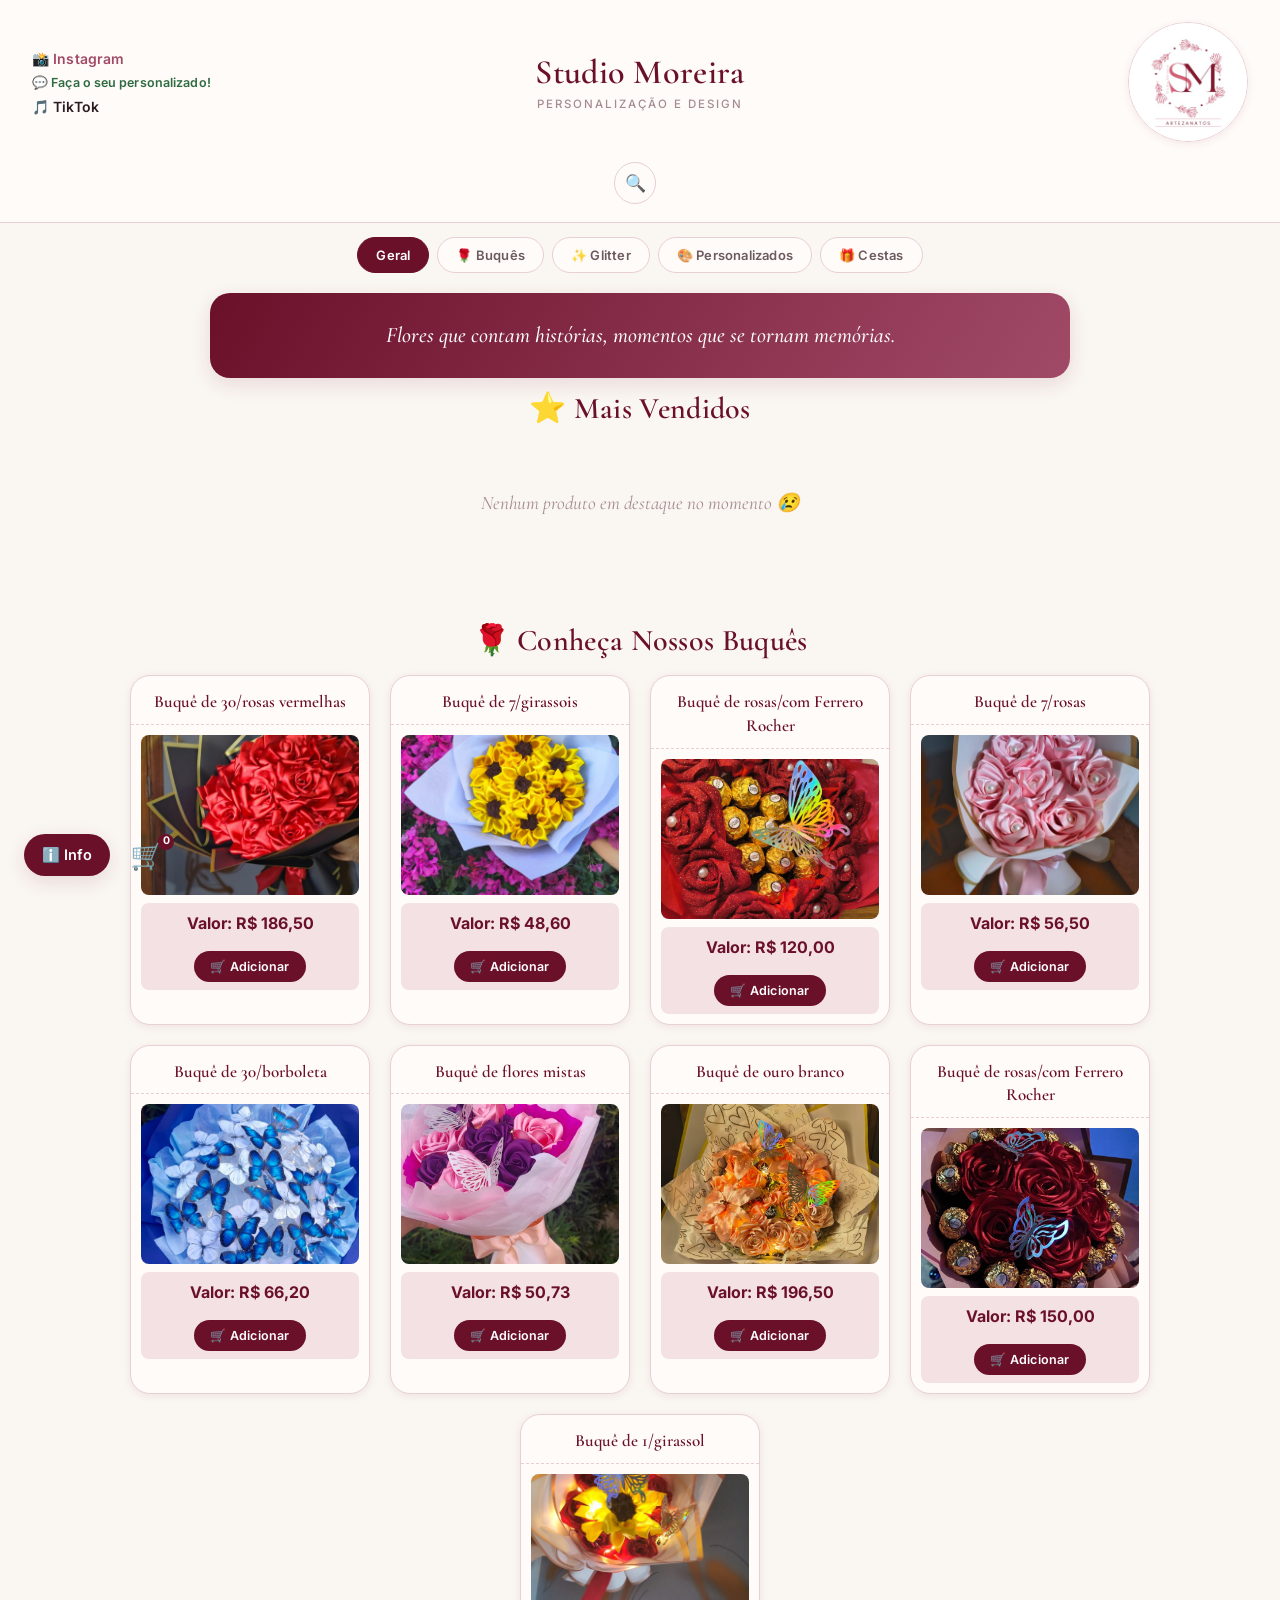
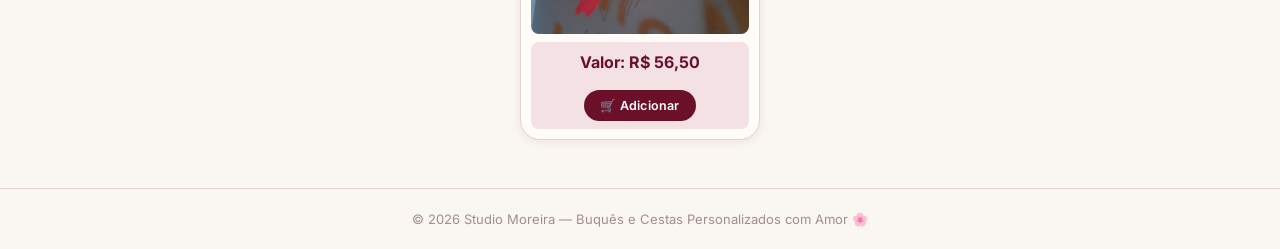
==== index.html @ e82e9e7f "atualizacao" ====
<!DOCTYPE html>
<html lang="pt-BR">
<head>
    <meta charset="UTF-8">
    <meta name="viewport" content="width=device-width, initial-scale=1.0">

    <title>Studio Moreira — Buquês e Cestas Personalizados em Franca SP</title>
    <meta name="description" content="Studio Moreira em Franca SP: buquês de rosas, glitter, Ferrero Rocher e cestas personalizadas. Encomende pelo WhatsApp e receba com amor!">
    <meta name="keywords" content="buquê Franca, buquê Franca SP, buquê de rosas Franca, cestas personalizadas Franca, floricultura Franca SP, presente Franca, buquê glitter Franca, Studio Moreira Franca">
    <meta name="author" content="Studio Moreira">
    <meta name="robots" content="index, follow">
    <meta name="geo.region" content="BR-SP">
    <meta name="geo.placename" content="Franca, São Paulo, Brasil">

    <meta property="og:type" content="website">
    <meta property="og:title" content="Studio Moreira — Buquês e Cestas em Franca SP">
    <meta property="og:description" content="Buquês de rosas, glitter, Ferrero Rocher e cestas personalizadas em Franca SP. Encomende pelo WhatsApp!">
    <meta property="og:url" content="https://studio-moreira.vercel.app">
    <meta property="og:image" content="https://studio-moreira.vercel.app/img/logo studio moreira.jpeg">
    <meta property="og:locale" content="pt_BR">

    <link rel="canonical" href="https://studio-moreira.vercel.app">

    <script type="application/ld+json">
    {
      "@context": "https://schema.org",
      "@type": "LocalBusiness",
      "name": "Studio Moreira",
      "description": "Buquês e cestas personalizados em Franca SP",
      "url": "https://studio-moreira.vercel.app",
      "telephone": "+55-16-99341-4588",
      "image": "https://studio-moreira.vercel.app/img/logo studio moreira.jpeg",
      "address": {
        "@type": "PostalAddress",
        "addressLocality": "Franca",
        "addressRegion": "SP",
        "addressCountry": "BR"
      },
      "areaServed": { "@type": "City", "name": "Franca" },
      "openingHours": "Mo-Su 08:00-20:00",
      "sameAs": [
        "https://www.instagram.com/studio.moreira_oficial",
        "https://www.tiktok.com/@studio.moreira_oficial"
      ]
    }
    </script>
    <link rel="preconnect" href="https://fonts.googleapis.com">
    <link rel="preconnect" href="https://fonts.gstatic.com" crossorigin>
    <link href="https://fonts.googleapis.com/css2?family=Cormorant+Garamond:ital,wght@0,500;0,600;1,500&family=Inter:wght@400;500;600&display=swap" rel="stylesheet">
    <link rel="stylesheet" href="index.css">
    <script src="https://cdn.jsdelivr.net/npm/@supabase/supabase-js@2" defer></script>
</head>
<body>

  <div class="icones-flutuantes">
    <div id="info-icone" onclick="abrirInfo()">ℹ️ Info</div>
    <div id="carrinho-icone" onclick="ativarAba('carrinho')">
      🛒<span id="carrinho-count" class="carrinho-badge">0</span>
    </div>
  </div>

  <!-- Painel de Informações — janela modal com fundo escurecido. -->
  <div id="info-painel" onclick="fecharInfo()">
    <div class="janela-conteudo" onclick="event.stopPropagation()">
      <span class="janela-fechar" onclick="fecharInfo()">✕</span>
      <h3>Informações</h3>
      <p>Algumas informações importantes antes de fazer seu pedido:</p>
      <ul class="info-lista">
        <li>🗓️ Pedidos devem ser feitos com no mínimo <strong>2 dias de antecedência</strong>.</li>
        <li>💳 Parcelamos em até <strong>2x na maquininha</strong>, com acréscimo de <strong>10%</strong> sobre o valor total.</li>
        <li>📦 Entregas fora de Franca-SP têm acréscimo equivalente à <strong>taxa dos Correios</strong>.</li>
        <li>🚚 Entregas dentro de Franca-SP têm taxa fixa de <strong>+ R$ 10,00</strong>.</li>
      </ul>
      <button onclick="fecharInfo()">Entendi</button>
    </div>
  </div>

  <!-- MODAL DE PRODUTO (estilo Shopee) — ID próprio, independente do carrinho -->
  <div id="produto-modal-overlay" class="produto-modal-overlay" onclick="fecharProdutoModal()">
    <div class="produto-modal" onclick="event.stopPropagation()">
      <span class="produto-modal-fechar" onclick="fecharProdutoModal()">✕</span>

      <div class="produto-modal-img">
        <img id="produto-modal-img" src="" alt="">
      </div>

      <div class="produto-modal-info">
        <h2 id="produto-modal-titulo"></h2>

        <div id="produto-modal-desc" class="produto-modal-desc"></div>

        <div class="produto-modal-avaliacoes">
          <h4>Avaliações</h4>
          <p class="em-breve">Em breve você vai poder ver e deixar avaliações de clientes aqui.</p>
        </div>

        <div class="produto-modal-rodape">
          <div class="produto-modal-rodape-preco">
            <span class="rotulo">Valor</span>
            <span class="produto-modal-preco" id="produto-modal-preco"></span>
          </div>
          <button class="btn-adicionar" id="produto-modal-btn-comprar">Adicionar ao carrinho</button>
        </div>
      </div>
    </div>
  </div>

  <header>
    <div class="header-top">
      <div class="header-banner">
        <div class="links">
          <a class="instagram" href="https://www.instagram.com/studio.moreira_oficial?utm_source=qr&igsh=MXFiajhuZTcxM2hzbg==">📸 Instagram</a>
          <a class="whatsapp" href="https://wa.me/p/9979262752156221/5516993414588">💬 Faça o seu personalizado!</a>
          <a class="tiktok" href="https://www.tiktok.com/@studio.moreira_oficial?_r=1&_t=ZS-95fzfuDxhi6">🎵 TikTok</a>
        </div>
      </div>
      <div class="brand-center">
        <div class="brand-title">Studio Moreira</div>
        <div class="brand-subtitle">Personalização e Design</div>
      </div>
      <div class="logo">
        <img src="./img/logo studio moreira.jpeg" alt="Logo">
      </div>
    </div>
    <div class="search-wrap">
      <button id="search-toggle" class="search-icone" onclick="toggleBusca()" aria-label="Abrir busca">🔍</button>
      <input type="text"
             id="searchInput"
             class="busca-input"
             placeholder="Digite o buquê que você quer (ex: rosa, vermelho, corinthians…)" />
    </div>
  </header>

  <!-- ABAS — perto da busca, no topo. Só o painel da aba ativa fica visível. -->
  <nav class="abas-categorias" role="tablist" aria-label="Categorias de produtos">
    <button class="aba ativa" data-aba="geral" role="tab" aria-selected="true">Geral</button>
    <button class="aba" data-aba="buques" role="tab" aria-selected="false">🌹 Buquês</button>
    <button class="aba" data-aba="glitter" role="tab" aria-selected="false">✨ Glitter</button>
    <button class="aba" data-aba="personalizados" role="tab" aria-selected="false">🎨 Personalizados</button>
    <button class="aba" data-aba="cestas" role="tab" aria-selected="false">🎁 Cestas</button>
  </nav>

  <!-- BANNER DE DESTAQUE — mensagem gira automaticamente (ver scripts.js) -->
  <section class="hero-banner">
    <div class="hero-banner-inner">
      <p id="hero-banner-texto" class="hero-banner-texto">Flores que contam histórias, momentos que se tornam memórias.</p>
    </div>
  </section>

  <!-- GERAL — mostra primeiro os mais vendidos, depois os buquês (em
       ordem aleatória, já que ainda são poucos, dá pra mostrar todos).
       Ao pesquisar, troca pra mostrar resultados de TODAS as categorias. -->
  <section class="tab-painel" data-categoria="geral">
    <div id="geral-padrao">
      <h2 class="galeria-title">⭐ Mais Vendidos</h2>
      <div class="grid-produtos" id="galeria-mais-vendidos">
        <div id="noResultsMaisVendidos" class="no-results">Nenhum produto em destaque no momento 😢</div>
      </div>

      <h2 class="galeria-title">🌹 Conheça Nossos Buquês</h2>
      <div class="grid-produtos" id="galeria-geral-buques">
        <div id="noResultsGeralBuques" class="no-results">Nenhum buquê encontrado 😢</div>
      </div>
    </div>

    <div id="geral-busca" class="oculto">
      <h2 class="galeria-title">🔎 Resultados da busca</h2>
      <div class="grid-produtos" id="galeria-geral-todos">
        <div id="noResultsGeralTodos" class="no-results">Nenhum produto encontrado 😢</div>
      </div>
    </div>
  </section>

  <!-- BUQUÊS -->
  <section class="tab-painel oculto" data-categoria="buques">
    <h2 class="galeria-title">🌹 Nossos Buquês</h2>
    <div class="grid-produtos" id="galeria">
      <div id="noResults" class="no-results">Nenhum buquê encontrado 😢</div>
    </div>
  </section>

  <!-- BUQUÊS COM GLITTER -->
  <section class="tab-painel oculto" data-categoria="glitter">
    <h2 class="galeria-title">✨ Buquês com Glitter</h2>
    <div class="grid-produtos" id="galeria-glitter">
      <div id="noResultsGlitter" class="no-results">Nenhum buquê encontrado 😢</div>
    </div>
  </section>

  <!-- BUQUÊS PERSONALIZADOS -->
  <section class="tab-painel oculto" data-categoria="personalizados">
    <h2 class="galeria-title">🎨 Buquês Personalizados</h2>
    <div class="grid-produtos" id="galeria-personalizados">
      <div id="noResultsPersonalizados" class="no-results">Nenhum buquê encontrado 😢</div>
    </div>
  </section>

  <!-- CESTAS -->
  <section class="tab-painel oculto" data-categoria="cestas">
    <h2 class="galeria-title">🎁 Cestas Personalizadas</h2>
    <div class="banner-cesta" id="galeria-cestas">
      <div id="noResultsCestas" class="no-results">Nenhuma cesta encontrada 😢</div>
    </div>
  </section>

  <!-- CARRINHO — agora é uma aba própria em vez de janela modal -->
  <section class="tab-painel oculto" data-categoria="carrinho">
    <h2 class="galeria-title">🛒 Seu pedido</h2>
    <div class="carrinho-conteudo">
      <div class="carrinho-caixa">
        <ul id="carrinho-lista"></ul>
        <p id="carrinho-total"></p>
        <div class="carrinho-acoes">
          <button class="btn-principal" onclick="finalizarPedido()">💬 Finalizar pelo WhatsApp</button>
          <button class="btn-secundario-carrinho" onclick="ativarAba('geral')">Continuar comprando</button>
        </div>
      </div>
    </div>
  </section>

  <footer>
    © 2026 Studio Moreira — Buquês e Cestas Personalizados com Amor 🌸
  </footer>

  <div id="lightbox" onclick="fecharLightbox()">
    <span id="lightbox-fechar">✕</span>
    <img id="lightbox-img" src="" alt="">
  </div>

  <script src="scripts.js" defer></script>

</body>

</html>
---- index.css ----
/* ══════════════════════════════════════════════════════════════
   STUDIO MOREIRA — Design tokens
   ══════════════════════════════════════════════════════════════ */

:root {
  --color-wine:        #6B1029;
  --color-wine-dark:    #4A0B1D;
  --color-wine-hover:   #86173A;
  --color-rose:         #B85C7A;
  --color-rose-dark:    #A14A68;
  --color-rose-soft:    #E8CFD3;
  --color-rose-soft-2:  #F3E1E4;
  --color-bg:           #FAF6F2;
  --color-surface:      #FFFBF9;
  --color-ink:          #2D1B22;
  --color-ink-muted:    #6B5A5E;
  --color-ink-faint:    #A58C92;
  --color-success:      #2F6B41;

  --font-display: 'Cormorant Garamond', Georgia, serif;
  --font-body: 'Inter', Arial, Helvetica, sans-serif;

  --shadow-sm: 0 2px 8px rgba(107, 16, 41, .08);
  --shadow-md: 0 6px 20px rgba(107, 16, 41, .12);
  --shadow-lg: 0 14px 40px rgba(107, 16, 41, .18);
  --radius-sm: 8px;
  --radius-md: 14px;
  --radius-lg: 20px;
}

* { box-sizing: border-box; }

body {
  background-color: var(--color-bg);
  font-family: var(--font-body);
  color: var(--color-ink);
  min-height: 100vh;
  margin: 0;
  padding: 0;
}

/* ══════════════════════════════════════════════════════════════
   HEADER — grid com 3 colunas de mesma fração (1fr auto 1fr) pra
   centralizar de verdade o brand-title, não importa a largura de
   cada lado. Com flex + space-between o título só ficava centrado
   dentro do próprio espaço sobrando, não no eixo real da página —
   por isso parecia "torto". Grid resolve isso de vez.
   ══════════════════════════════════════════════════════════════ */

header {
  background-color: var(--color-surface);
  border-bottom: 1px solid var(--color-rose-soft);
  padding: 22px 32px 18px;
  display: flex;
  flex-direction: column;
  align-items: center;
  gap: 16px;
}

.header-top {
  width: 100%;
  display: grid;
  grid-template-columns: 1fr auto 1fr;
  align-items: center;
  gap: 16px;
}

.header-banner {
  justify-self: start;
}

.links {
  display: flex;
  flex-direction: column;
  gap: 8px;
}
.links a {
  text-decoration: none;
  font-family: var(--font-body);
  font-size: 14px;
  font-weight: 600;
  letter-spacing: .1px;
  transition: opacity .2s, transform .2s;
}
.links a:hover {
  opacity: .7;
  transform: translateY(-4px);
}
.links a.instagram { color: var(--color-rose-dark); }
.links a.tiktok    { color: var(--color-ink); }
.links a.whatsapp  { color: var(--color-success); font-size: 12.5px; }

.brand-center {
  justify-self: center;
  text-align: center;
}
.brand-title {
  font-family: var(--font-display);
  font-style: normal;
  font-weight: 600;
  font-size: 34px;
  color: var(--color-wine);
  letter-spacing: .3px;
  line-height: 1.15;
}
.brand-subtitle {
  font-family: var(--font-body);
  font-size: 11.5px;
  font-weight: 500;
  text-transform: uppercase;
  letter-spacing: 2px;
  color: var(--color-ink-faint);
  margin-top: 4px;
}

.logo {
  justify-self: end;
}
.logo img {
  width: 120px;
  height: 120px;
  border-radius: 50%;
  border: 1px solid var(--color-rose-soft);
  object-fit: cover;
  display: block;
  box-shadow: var(--shadow-sm);
}

/* ── Busca colapsável: só o ícone da lupa por padrão; ao clicar,
   o campo expande com transição suave. ── */
.search-wrap {
  width: 100%;
  display: flex;
  justify-content: center;
  align-items: center;
  gap: 10px;
  flex-basis: 100%;
  margin-top: 4px;
}

.search-icone {
  width: 42px;
  height: 42px;
  border-radius: 50%;
  border: 1px solid var(--color-rose-soft);
  background: var(--color-surface);
  color: var(--color-wine);
  font-size: 17px;
  cursor: pointer;
  display: flex;
  align-items: center;
  justify-content: center;
  flex-shrink: 0;
  transition: background .2s, border-color .2s, transform .15s;
}
.search-icone:hover {
  background: var(--color-rose-soft-2);
  transform: scale(1.05);
}

.busca-input {
  width: 0;
  max-width: 0;
  opacity: 0;
  padding: 0;
  margin: 0;
  border: none;
  overflow: hidden;
  border-radius: 30px;
  font-family: var(--font-body);
  font-size: 14.5px;
  background: var(--color-surface);
  color: var(--color-ink);
  outline: none;
  transition: max-width .35s ease, opacity .25s ease, padding .35s ease, border-color .2s, box-shadow .2s;
}
.search-wrap.aberta .busca-input {
  max-width: 460px;
  width: 100%;
  opacity: 1;
  padding: 11px 20px;
  border: 1px solid var(--color-rose-soft);
}
.search-wrap.aberta .busca-input:focus {
  border-color: var(--color-rose);
  box-shadow: 0 0 0 3px rgba(184, 92, 122, .15);
}
.busca-input::placeholder { color: var(--color-ink-faint); }

/* ══════════════════════════════════════════════════════════════
   ABAS DE CATEGORIA — barra perto da busca; só o painel da aba
   ativa fica visível por vez.
   ══════════════════════════════════════════════════════════════ */
.oculto { display: none !important; }

.abas-categorias {
  display: flex;
  justify-content: center;
  flex-wrap: wrap;
  gap: 8px;
  padding: 14px 20px 0;
  margin: 0 auto;
  max-width: 900px;
}
.aba {
  font-family: var(--font-body);
  font-size: 13px;
  font-weight: 600;
  letter-spacing: .2px;
  padding: 9px 18px;
  border-radius: 999px;
  border: 1px solid var(--color-rose-soft);
  background: var(--color-surface);
  color: var(--color-ink-muted);
  cursor: pointer;
  transition: background .2s ease, color .2s ease, border-color .2s ease, transform .15s ease;
}
.aba:hover { border-color: var(--color-rose); transform: translateY(-1px); }
.aba.ativa {
  background: var(--color-wine);
  border-color: var(--color-wine);
  color: #fff;
}
@media (max-width: 750px) {
  .abas-categorias {
    padding: 10px 14px 0;
    gap: 6px;
    flex-wrap: nowrap;
    justify-content: flex-start;
    overflow-x: auto;
    -webkit-overflow-scrolling: touch;
  }
  .abas-categorias::-webkit-scrollbar { display: none; }
  .aba { flex-shrink: 0; padding: 8px 14px; font-size: 12.5px; }
}

/* ══════════════════════════════════════════════════════════════
   BANNER DE DESTAQUE — gradiente animado; o texto roda entre
   mensagens via JS (classe .sumindo faz o fade, ver scripts.js).
   ══════════════════════════════════════════════════════════════ */
.hero-banner {
  margin: 20px auto 0;
  max-width: 900px;
  padding: 0 20px;
}
.hero-banner-inner {
  background: linear-gradient(120deg, var(--color-wine) 0%, var(--color-rose-dark) 50%, var(--color-wine) 100%);
  background-size: 200% 200%;
  animation: hero-gradiente 7s ease infinite;
  border-radius: var(--radius-lg);
  padding: 26px 32px;
  box-shadow: var(--shadow-md);
  text-align: center;
  overflow: hidden;
}
@keyframes hero-gradiente {
  0%   { background-position: 0% 50%; }
  50%  { background-position: 100% 50%; }
  100% { background-position: 0% 50%; }
}
.hero-banner-texto {
  font-family: var(--font-display);
  font-style: italic;
  font-weight: 500;
  font-size: 22px;
  line-height: 1.5;
  color: #fff;
  margin: 0;
  transition: opacity .4s ease, transform .4s ease;
}
.hero-banner-texto.sumindo { opacity: 0; transform: translateY(-6px); }
@media (max-width: 750px) {
  .hero-banner { margin-top: 14px; padding: 0 14px; }
  .hero-banner-inner { padding: 20px 20px; }
  .hero-banner-texto { font-size: 16.5px; }
}

/* ── Título das seções ── */
.galeria-title {
  text-align: center;
  margin: 12px auto 16px;
  font-family: var(--font-display);
  font-size: 30px;
  font-weight: 600;
  color: var(--color-wine);
  letter-spacing: .3px;
}

/* ── Grid de produtos — usado em todas as abas de categoria.
   Quebra em 2-3 fileiras sozinho, sem precisar de setas/carrossel. ── */
.grid-produtos {
  display: flex;
  flex-wrap: wrap;
  justify-content: center;
  gap: 20px;
  padding: 0 24px 48px;
  max-width: 1200px;
  margin: 0 auto;
}
.grid-produtos .card {
  flex: 0 0 240px;
}
@media (max-width: 750px) {
  .grid-produtos { padding: 0 16px 32px; gap: 14px; }
  .grid-produtos .card { flex: 0 0 100%; max-width: 320px; }
}

.card {
  background: var(--color-surface);
  border: 1px solid var(--color-rose-soft);
  border-radius: var(--radius-lg);
  overflow: hidden;
  display: flex;
  flex-direction: column;
  align-items: center;
  box-shadow: var(--shadow-sm);
  transition: transform 0.3s ease, box-shadow .25s ease, opacity 0.5s ease;
  min-width: 0;
  box-sizing: border-box;
}
.card:hover {
  transform: translateY(-4px);
  box-shadow: var(--shadow-md);
}

.card-title {
  width: 100%;
  padding: 14px 16px 10px;
  text-align: center;
  font-family: var(--font-display);
  font-size: 17px;
  font-weight: 600;
  color: var(--color-wine);
  border-bottom: 1px dashed var(--color-rose-soft);
  line-height: 1.4;
}
.card-body {
  display: flex;
  flex-direction: column;
  align-items: center;
  gap: 8px;
  padding: 10px 10px 0;
  width: 100%;
  box-sizing: border-box;
}
.card-body img {
  width: 100%;
  height: 160px;
  border-radius: var(--radius-sm);
  object-fit: cover;
}
.card-desc {
  background-color: var(--color-rose-soft-2);
  border-radius: var(--radius-sm);
  padding: 8px 10px;
  width: 100%;
  box-sizing: border-box;
  color: var(--color-ink);
  font-family: var(--font-body);
  font-size: 11px;
  line-height: 1.5;
  text-align: center;
  display: flex;
  flex-direction: column;
  align-items: center;
  gap: 6px;
  margin: 0 0 10px;
}
.card-desc .preco {
  font-family: var(--font-body);
  font-size: 16px;
  font-weight: 700;
  color: var(--color-wine);
}
.card-desc p { margin: 0; }

.card.hidden,
.card-cesta.hidden { display: none !important; }

.no-results {
  display: none;
  text-align: center;
  color: var(--color-ink-faint);
  font-family: var(--font-display);
  font-style: italic;
  font-size: 19px;
  padding: 48px;
  grid-column: 1 / -1;
}
.no-results.visible { display: block; }

.banner-cesta {
  display: flex;
  justify-content: center;
  gap: 24px;
  flex-wrap: wrap;
  padding: 0 24px 48px;
  max-width: 1100px;
  margin: 0 auto;
}

.card-cesta {
  border-radius: var(--radius-lg);
  padding: 22px;
  box-shadow: var(--shadow-sm);
  background: var(--color-surface);
  border: 1px solid var(--color-rose-soft);
  display: flex;
  flex-direction: column;
  align-items: center;
  width: 340px;
  max-width: 100%;
  transition: transform 0.3s ease, box-shadow .25s ease, opacity 0.5s ease;
}
.card-cesta h2 {
  text-align: center;
  font-family: var(--font-display);
  font-size: 22px;
  font-weight: 600;
  color: var(--color-wine);
  margin-bottom: 26px;
}
.card-cesta:hover {
  transform: translateY(-3px);
  box-shadow: var(--shadow-md);
}

.card-body-cesta {
  display: flex;
  flex-direction: row;
  align-items: flex-start;
  gap: 25px;
  margin-bottom: 15px;
  width: 100%;
}
.card-body-cesta img {
  width: 150px;
  height: auto;
  border-radius: var(--radius-md);
  object-fit: cover;
  flex-shrink: 0;
}
.card-desc-cesta {
  border-radius: var(--radius-md);
  margin-left: 10px;
  background-color: var(--color-rose-soft-2);
  border: 1px solid var(--color-rose-soft);
  padding: 16px;
  font-family: var(--font-body);
  font-size: 14px;
  line-height: 1.5;
  flex: 1;
  box-sizing: border-box;
  display: flex;
  flex-direction: column;
  justify-content: center;
  gap: 14px;
}
.card-desc-cesta h3 {
  font-family: var(--font-display);
  color: var(--color-wine);
  margin: 0;
  padding: 0;
}
.card-desc-cesta .preco {
  font-family: var(--font-body);
  font-size: 18px;
  font-weight: 700;
  color: var(--color-wine-dark);
}
.card-desc-cesta .btn-adicionar {
  width: 100%;
  margin-top: 0;
}

/* ══════════════════════════════════════════════════════════════
   JANELA MODAL — padrão compartilhado por Info e Carrinho.
   Os dois viram uma janela real: fundo escurecido + caixa
   centralizada, em vez de painéis soltos no canto da tela.
   ══════════════════════════════════════════════════════════════ */
.icones-flutuantes {
  position: fixed;
  bottom: 24px;
  left: 24px;
  z-index: 999;
  display: flex;
  align-items: center;
  gap: 16px;
}

#info-icone {
  background: var(--color-wine);
  color: white;
  padding: 12px 18px;
  border-radius: 30px;
  font-family: var(--font-body);
  font-weight: 600;
  font-size: 14.5px;
  cursor: pointer;
  box-shadow: var(--shadow-md);
  transition: background .2s;
}
#info-icone:hover { background: var(--color-wine-hover); }

#carrinho-icone {
  position: relative;
  font-size: 27px;
  line-height: 1;
  cursor: pointer;
  background: none;
  border: none;
  padding: 4px;
}
.carrinho-badge {
  position: absolute;
  top: -4px;
  right: -6px;
  background: var(--color-wine);
  color: white;
  font-family: var(--font-body);
  font-size: 10.5px;
  font-weight: 700;
  min-width: 16px;
  height: 16px;
  border-radius: 999px;
  display: flex;
  align-items: center;
  justify-content: center;
  padding: 0 4px;
  box-sizing: border-box;
}

#info-painel {
  display: none;
  position: fixed;
  inset: 0;
  background: rgba(45, 27, 34, .55);
  backdrop-filter: blur(2px);
  z-index: 2200;
  align-items: center;
  justify-content: center;
  padding: 24px;
  box-sizing: border-box;
}

.janela-conteudo {
  position: relative;
  background: var(--color-surface);
  border-radius: var(--radius-lg);
  padding: 30px 26px 26px;
  width: 100%;
  max-width: 340px;
  max-height: 82vh;
  overflow-y: auto;
  box-shadow: var(--shadow-lg);
  animation: janela-entrada .2s ease;
}
@keyframes janela-entrada {
  from { opacity: 0; transform: translateY(10px) scale(.98); }
  to   { opacity: 1; transform: translateY(0) scale(1); }
}

.janela-fechar {
  position: absolute;
  top: 14px;
  right: 14px;
  width: 28px;
  height: 28px;
  display: flex;
  align-items: center;
  justify-content: center;
  border-radius: 50%;
  background: var(--color-rose-soft-2);
  color: var(--color-wine);
  cursor: pointer;
  font-size: 13px;
  line-height: 1;
  transition: background .2s;
}
.janela-fechar:hover { background: var(--color-rose-soft); }

.janela-conteudo h3 {
  font-family: var(--font-display);
  color: var(--color-wine);
  font-size: 20px;
  font-weight: 600;
  margin: 0 0 14px;
}

.janela-conteudo p {
  font-family: var(--font-body);
  font-size: 13.5px;
  color: var(--color-ink-muted);
  line-height: 1.7;
  margin: 0 0 14px;
}

.info-lista {
  list-style: none;
  padding: 0;
  margin: 0 0 16px;
  display: flex;
  flex-direction: column;
  gap: 12px;
  text-align: left;
}
.info-lista li {
  font-family: var(--font-body);
  font-size: 13px;
  color: var(--color-ink-muted);
  line-height: 1.6;
}
.info-lista strong { color: var(--color-wine); }

.janela-conteudo button {
  width: 100%;
  padding: 11px;
  margin-top: 8px;
  border-radius: 20px;
  border: none;
  cursor: pointer;
  font-family: var(--font-body);
  font-weight: 600;
  font-size: 13.5px;
  transition: opacity .2s, background .2s;
}
/* Botão de ação principal (Entendi / Finalizar) */
.janela-conteudo button:first-of-type {
  background: var(--color-wine);
  color: white;
}
.janela-conteudo button:first-of-type:hover { background: var(--color-wine-hover); }
/* Botão secundário (Fechar) */
.janela-conteudo button:last-of-type:not(:first-of-type) {
  background: var(--color-rose-soft);
  color: var(--color-wine);
}
.janela-conteudo button:last-of-type:not(:first-of-type):hover { background: var(--color-rose-soft-2); }

#carrinho-lista {
  list-style: none;
  padding: 0;
  margin-bottom: 12px;
  max-height: 50vh;
  overflow-y: auto;
}
#carrinho-lista li {
  font-family: var(--font-body);
  font-size: 13px;
  padding: 6px 0;
  border-bottom: 1px dashed var(--color-rose-soft);
  display: flex;
  justify-content: space-between;
  align-items: center;
  gap: 6px;
}
#carrinho-total {
  font-family: var(--font-display);
  font-size: 17px;
  font-weight: 600;
  color: var(--color-wine);
}

/* ── Carrinho como aba própria (em vez de janela modal) ── */
.carrinho-conteudo {
  max-width: 480px;
  margin: 0 auto;
  padding: 0 20px 60px;
}
.carrinho-caixa {
  background: var(--color-surface);
  border: 1px solid var(--color-rose-soft);
  border-radius: var(--radius-lg);
  padding: 26px;
  box-shadow: var(--shadow-sm);
}
.carrinho-vazio {
  text-align: center;
  color: var(--color-ink-faint);
  font-family: var(--font-body);
  font-size: 14px;
  padding: 20px 0 28px;
}
.carrinho-acoes {
  display: flex;
  flex-direction: column;
  gap: 10px;
  margin-top: 16px;
}
.carrinho-acoes button {
  width: 100%;
  padding: 13px;
  border-radius: 30px;
  border: none;
  cursor: pointer;
  font-family: var(--font-body);
  font-weight: 600;
  font-size: 13.5px;
  transition: opacity .2s, background .2s;
}
.carrinho-acoes .btn-principal { background: var(--color-wine); color: white; }
.carrinho-acoes .btn-principal:hover { background: var(--color-wine-hover); }
.carrinho-acoes .btn-secundario-carrinho { background: var(--color-rose-soft); color: var(--color-wine); }
.carrinho-acoes .btn-secundario-carrinho:hover { background: var(--color-rose-soft-2); }

.btn-adicionar {
  margin-top: 10px;
  padding: 8px 16px;
  background: var(--color-wine);
  color: white;
  border: none;
  border-radius: 20px;
  cursor: pointer;
  font-family: var(--font-body);
  font-size: 12.5px;
  font-weight: 600;
  letter-spacing: .2px;
  transition: background .2s, transform .15s;
}
.btn-adicionar:hover { background: var(--color-wine-hover); }
.btn-adicionar:disabled {
  background: var(--color-success);
  opacity: 1;
  cursor: default;
}

#lightbox {
  display: none;
  position: fixed;
  inset: 0;
  background: rgba(45, 27, 34, .85);
  z-index: 2400;
  align-items: center;
  justify-content: center;
  cursor: zoom-out;
}
#lightbox.ativo { display: flex; }
#lightbox img {
  max-width: 90vw;
  max-height: 90vh;
  border-radius: var(--radius-sm);
  object-fit: contain;
  box-shadow: 0 8px 40px rgba(0,0,0,.5);
  cursor: default;
}
#lightbox-fechar {
  position: absolute;
  top: 20px;
  right: 28px;
  color: white;
  font-size: 30px;
  cursor: pointer;
  line-height: 1;
  user-select: none;
}

/* ── Modal de produto ── */
.produto-modal-overlay {
  position: fixed;
  inset: 0;
  background: rgba(45, 27, 34, .58);
  backdrop-filter: blur(2px);
  z-index: 2100;
  display: flex;
  align-items: center;
  justify-content: center;
  padding: 24px;
  box-sizing: border-box;
  opacity: 0;
  visibility: hidden;
  transition: opacity .25s ease, visibility .25s ease;
}
.produto-modal-overlay.ativo {
  opacity: 1;
  visibility: visible;
}

.produto-modal {
  background: var(--color-surface);
  border-radius: var(--radius-sm);
  max-width: 860px;
  width: 100%;
  max-height: 90vh;
  overflow-y: auto;
  display: flex;
  position: relative;
  box-shadow: var(--shadow-lg);
  transform: translateY(14px) scale(.98);
  transition: transform .25s ease;
}
.produto-modal-overlay.ativo .produto-modal {
  transform: translateY(0) scale(1);
}

.produto-modal-fechar {
  position: absolute;
  top: 14px;
  right: 14px;
  width: 30px;
  height: 30px;
  display: flex;
  align-items: center;
  justify-content: center;
  border-radius: 50%;
  background: rgba(255,255,255,.85);
  font-size: 15px;
  cursor: pointer;
  color: var(--color-wine-dark);
  line-height: 1;
  z-index: 2;
  transition: background .2s ease;
}
.produto-modal-fechar:hover { background: #fff; }

.produto-modal-img {
  flex: 1 1 46%;
  min-width: 0;
  background: var(--color-rose-soft-2);
}
.produto-modal-img img {
  width: 100%;
  height: 100%;
  min-height: 300px;
  object-fit: cover;
  border-radius: var(--radius-sm) 0 0 var(--radius-sm);
  cursor: zoom-in;
  display: block;
}

.produto-modal-info {
  flex: 1 1 54%;
  padding: 44px 40px 36px;
  display: flex;
  flex-direction: column;
  gap: 18px;
  box-sizing: border-box;
  font-family: var(--font-body);
}
.produto-modal-info h2 {
  margin: 0;
  color: var(--color-wine-dark);
  font-family: var(--font-display);
  font-weight: 600;
  font-size: 30px;
  line-height: 1.25;
  letter-spacing: .2px;
}
.produto-modal-desc {
  font-size: 13.5px;
  line-height: 1.85;
  color: var(--color-ink-muted);
  letter-spacing: .1px;
}

.produto-modal-avaliacoes {
  border-top: 1px solid var(--color-rose-soft);
  border-bottom: 1px solid var(--color-rose-soft);
  padding: 16px 0;
}
.produto-modal-avaliacoes h4 {
  margin: 0 0 6px;
  color: var(--color-wine);
  font-family: var(--font-body);
  font-size: 11px;
  font-weight: 600;
  text-transform: uppercase;
  letter-spacing: 1.4px;
}
.produto-modal-avaliacoes .em-breve {
  margin: 0;
  font-size: 13px;
  color: var(--color-ink-faint);
  font-family: var(--font-display);
  font-style: italic;
}

.produto-modal-rodape {
  margin-top: auto;
  display: flex;
  align-items: center;
  justify-content: space-between;
  gap: 16px;
  flex-wrap: wrap;
  padding-top: 4px;
}
.produto-modal-rodape-preco {
  display: flex;
  flex-direction: column;
  gap: 2px;
}
.produto-modal-rodape-preco .rotulo {
  font-size: 10.5px;
  text-transform: uppercase;
  letter-spacing: 1.4px;
  color: var(--color-ink-faint);
}
.produto-modal-preco {
  font-family: var(--font-body);
  font-size: 28px;
  font-weight: 700;
  color: var(--color-wine-dark);
}
.produto-modal-rodape .btn-adicionar {
  margin-top: 0;
  padding: 13px 26px;
  font-size: 12.5px;
  font-weight: 600;
  text-transform: uppercase;
  letter-spacing: 1px;
  border-radius: 3px;
  background: var(--color-wine-dark);
  box-shadow: 0 6px 16px rgba(74, 11, 29, .28);
  transition: background .2s ease, transform .2s ease, box-shadow .2s ease;
}
.produto-modal-rodape .btn-adicionar:hover {
  background: var(--color-wine-hover);
  transform: translateY(-1px);
  box-shadow: 0 10px 22px rgba(74, 11, 29, .34);
}
.produto-modal-rodape .btn-adicionar:disabled {
  background: var(--color-success);
  box-shadow: none;
  transform: none;
}

@media (max-width: 750px) {
  .produto-modal {
    flex-direction: column;
    max-height: 88vh;
  }
  .produto-modal-img img {
    border-radius: var(--radius-sm) var(--radius-sm) 0 0;
    height: 210px;
    min-height: 0;
    /* "cover" cortava fotos em pé (retrato) de um jeito estranho —
       "contain" mostra a foto inteira, com o fundo rosa claro do
       wrapper preenchendo as sobras em vez de cortar o produto. */
    object-fit: contain;
  }
  .produto-modal-info {
    padding: 16px 20px 18px;
    gap: 10px;
  }
  .produto-modal-info h2 { font-size: 22px; }
  .produto-modal-desc { font-size: 13px; line-height: 1.65; }

  /* O botão de comprar precisa aparecer logo após a descrição, sem
     rolar — então ele sobe (order 2) e a seção de avaliações (que é
     só um aviso "em breve") desce pra depois dele (order 3). O layout
     em coluna e a ordem visual mudam; o HTML continua o mesmo. */
  .produto-modal-rodape {
    order: 2;
    margin-top: 4px;
  }
  .produto-modal-avaliacoes {
    order: 3;
    padding: 10px 0 0;
    border-bottom: none;
  }
}

footer {
  text-align: center;
  padding: 22px;
  font-family: var(--font-body);
  font-size: 13px;
  color: var(--color-ink-faint);
  border-top: 1px solid var(--color-rose-soft);
}

/* ══════════════════════════════════════════════════════════════
   MOBILE
   ══════════════════════════════════════════════════════════════ */
@media (max-width: 750px) {

  header {
    padding: 16px 16px 14px;
    gap: 12px;
  }

  .header-top {
    grid-template-columns: auto 1fr auto;
    gap: 10px;
  }

  .logo img { width: 56px; height: 56px; }

  .brand-title  { font-size: 22px; }
  .brand-subtitle { font-size: 10px; letter-spacing: 1.5px; }

  .links { gap: 5px; }
  .links a         { font-size: 12.5px; }
  .links a.whatsapp{ font-size: 11px; }

  .search-wrap { margin-top: 6px; }
  .search-wrap.aberta .busca-input { max-width: calc(100vw - 100px); }

  .card {
    border-radius: var(--radius-md);
    display: flex !important;
  }

  .card-title { font-size: 12px; padding: 6px 4px 4px; }

  .card-body {
    flex-direction: column;
    align-items: center;
    gap: 4px;
    padding: 4px;
    margin-left: 0;
  }
  .card-body img { width: 100%; height: 100px; border-radius: 8px; object-fit: cover; }
  .card-desc { max-width: 100%; width: 100%; padding: 4px; font-size: 9px; line-height: 1.4; margin: 0 0 4px; gap: 2px; }
  .card-desc .preco { font-size: 12px; }
  .btn-adicionar { font-size: 10px; padding: 5px 8px; margin-top: 3px; }

  .card-cesta { width: 100%; padding: 12px; border-radius: var(--radius-md); }
  .card-cesta h2 { font-size: 17px; margin-bottom: 10px; }
  .card-body-cesta { flex-direction: row; align-items: stretch; gap: 10px; }
  .card-body-cesta img { width: 11rem; height: 14rem; object-fit: cover; border-radius: 10px; flex-shrink: 0; }
  .card-desc-cesta { margin-left: 0; font-size: 11px; border-radius: 10px; flex: 1; padding: 12px; box-sizing: border-box; gap: 10px; }
  .card-desc-cesta h3 { font-size: 14px; margin-bottom: 0; }
  .card-desc-cesta .preco { font-size: 15px; }
  .card-desc-cesta .btn-adicionar { font-size: 11.5px; padding: 9px 10px; }

  .icones-flutuantes { bottom: 16px; left: 16px; gap: 12px; }
  #info-icone { font-size: 13px; padding: 9px 13px; }
  #carrinho-icone { font-size: 24px; }
}

.card,
.card-cesta {
  opacity: 0;
  transform: translateY(30px);
  transition: opacity 0.5s ease, transform 0.5s ease !important;
}
.card.visivel,
.card-cesta.visivel {
  opacity: 1;
  transform: translateY(0);
}
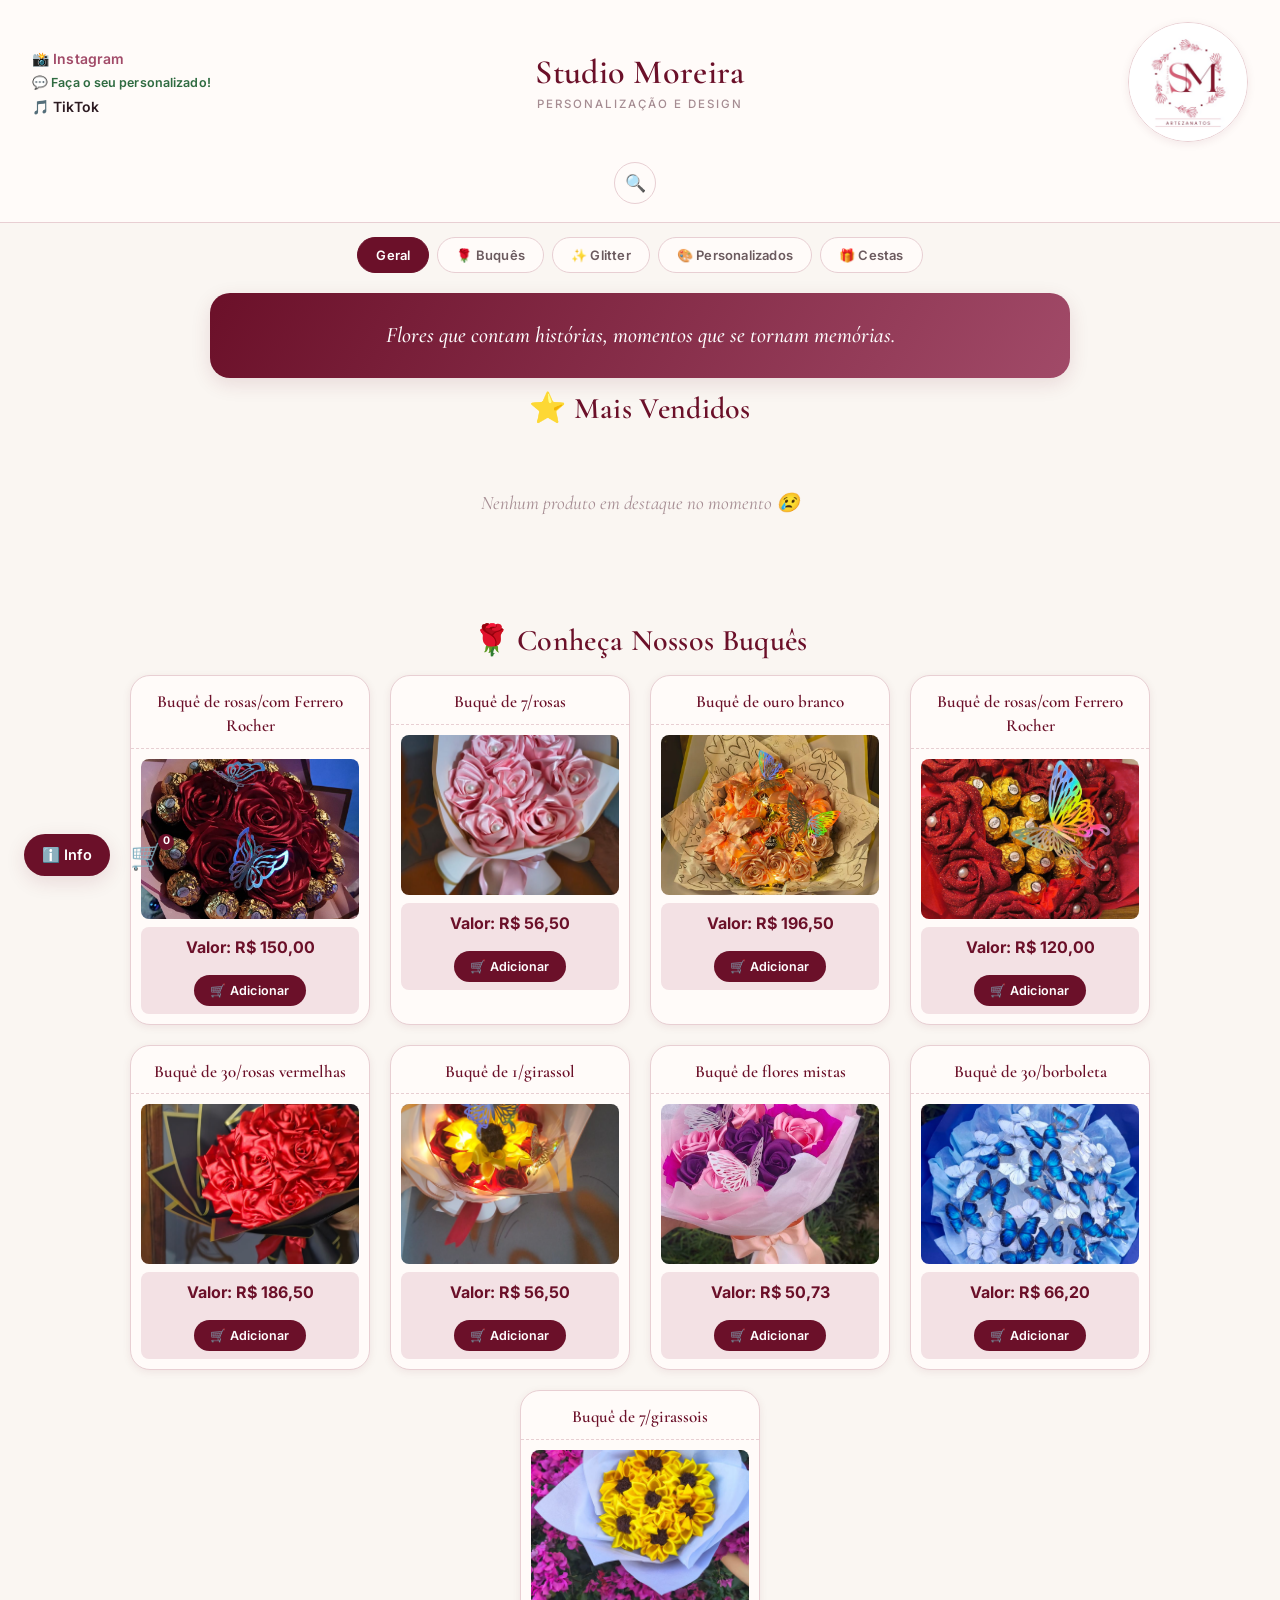
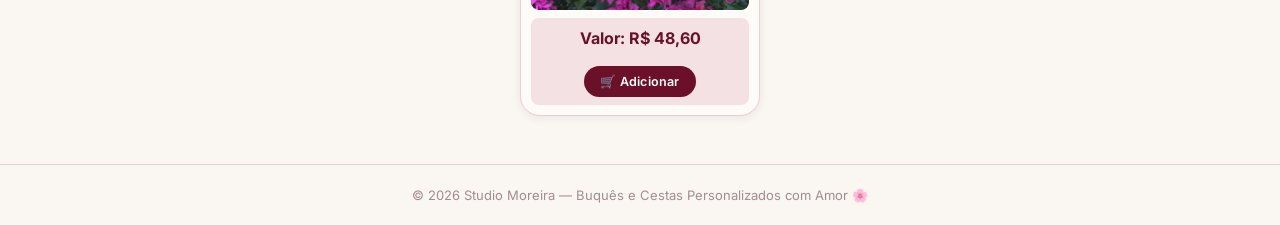
==== commit 5c70fa41: "add map,robost,permite update" ====
--- a/index.html
+++ b/index.html
@@ -20,6 +20,8 @@
     <meta property="og:locale" content="pt_BR">
 
     <link rel="canonical" href="https://studio-moreira.vercel.app">
+    <link rel="icon" href="data:image/svg+xml,<svg xmlns=%22http://www.w3.org/2000/svg%22 viewBox=%220 0 100 100%22><text y=%22.9em%22 font-size=%2290%22>%F0%9F%8C%B8</text></svg>">
+    <meta name="theme-color" content="#6b1029">
 
     <script type="application/ld+json">
     {
@@ -115,8 +117,8 @@
         </div>
       </div>
       <div class="brand-center">
-        <div class="brand-title">Studio Moreira</div>
-        <div class="brand-subtitle">Personalização e Design</div>
+        <h1 class="brand-title">Studio Moreira</h1>
+        <p class="brand-subtitle">Personalização e Design</p>
       </div>
       <div class="logo">
         <img src="./img/logo studio moreira.jpeg" alt="Logo">
@@ -124,10 +126,13 @@
     </div>
     <div class="search-wrap">
       <button id="search-toggle" class="search-icone" onclick="toggleBusca()" aria-label="Abrir busca">🔍</button>
-      <input type="text"
-             id="searchInput"
-             class="busca-input"
-             placeholder="Digite o buquê que você quer (ex: rosa, vermelho, corinthians…)" />
+      <div class="busca-input-wrap">
+        <input type="text"
+               id="searchInput"
+               class="busca-input"
+               placeholder="Digite o buquê que você quer (ex: rosa, vermelho, corinthians…)" />
+        <button id="clear-search" class="clear-search oculto" type="button" aria-label="Limpar busca">✕</button>
+      </div>
     </div>
   </header>
 
@@ -146,6 +151,10 @@
       <p id="hero-banner-texto" class="hero-banner-texto">Flores que contam histórias, momentos que se tornam memórias.</p>
     </div>
   </section>
+
+  <div id="erro-carregamento" class="erro-carregamento oculto" role="alert">
+    ⚠️ Não conseguimos carregar os produtos agora. Tente novamente em alguns instantes.
+  </div>
 
   <!-- GERAL — mostra primeiro os mais vendidos, depois os buquês (em
        ordem aleatória, já que ainda são poucos, dá pra mostrar todos).
--- a/index.css
+++ b/index.css
@@ -102,6 +102,7 @@
   color: var(--color-wine);
   letter-spacing: .3px;
   line-height: 1.15;
+  margin: 0;
 }
 .brand-subtitle {
   font-family: var(--font-body);
@@ -110,7 +111,7 @@
   text-transform: uppercase;
   letter-spacing: 2px;
   color: var(--color-ink-faint);
-  margin-top: 4px;
+  margin: 4px 0 0;
 }
 
 .logo {
@@ -158,34 +159,77 @@
   transform: scale(1.05);
 }
 
-.busca-input {
+.busca-input-wrap {
+  position: relative;
   width: 0;
   max-width: 0;
   opacity: 0;
-  padding: 0;
+  transition: max-width .35s ease, opacity .25s ease;
+}
+.search-wrap:not(.aberta) .busca-input-wrap {
+  overflow: hidden;
+}
+.search-wrap.aberta .busca-input-wrap {
+  max-width: 460px;
+  width: 100%;
+  opacity: 1;
+}
+
+.busca-input {
+  width: 100%;
+  box-sizing: border-box;
+  padding: 11px 40px 11px 20px;
   margin: 0;
-  border: none;
-  overflow: hidden;
   border-radius: 30px;
   font-family: var(--font-body);
   font-size: 14.5px;
   background: var(--color-surface);
   color: var(--color-ink);
   outline: none;
-  transition: max-width .35s ease, opacity .25s ease, padding .35s ease, border-color .2s, box-shadow .2s;
-}
-.search-wrap.aberta .busca-input {
-  max-width: 460px;
-  width: 100%;
-  opacity: 1;
-  padding: 11px 20px;
   border: 1px solid var(--color-rose-soft);
-}
-.search-wrap.aberta .busca-input:focus {
+  transition: border-color .2s, box-shadow .2s;
+}
+.busca-input:focus {
   border-color: var(--color-rose);
   box-shadow: 0 0 0 3px rgba(184, 92, 122, .15);
 }
 .busca-input::placeholder { color: var(--color-ink-faint); }
+
+.clear-search {
+  position: absolute;
+  right: 7px;
+  top: 50%;
+  transform: translateY(-50%);
+  width: 26px;
+  height: 26px;
+  border: none;
+  background: var(--color-rose-soft);
+  color: var(--color-wine);
+  border-radius: 50%;
+  font-size: 12px;
+  cursor: pointer;
+  display: flex;
+  align-items: center;
+  justify-content: center;
+  transition: background .2s;
+}
+.clear-search:hover { background: var(--color-rose-soft-2); }
+
+/* ── Banner de erro global — diferente do "não encontrado" de cada
+   categoria: aparece só quando o carregamento falha de verdade
+   (Supabase E o backup local também falharam). ── */
+.erro-carregamento {
+  max-width: 700px;
+  margin: 16px auto 0;
+  padding: 14px 20px;
+  border-radius: var(--radius-md);
+  background: #fdecea;
+  border: 1px solid #f3c2bd;
+  color: #8a2f24;
+  font-family: var(--font-body);
+  font-size: 13.5px;
+  text-align: center;
+}
 
 /* ══════════════════════════════════════════════════════════════
    ABAS DE CATEGORIA — barra perto da busca; só o painel da aba
@@ -647,13 +691,47 @@
 #carrinho-lista li {
   font-family: var(--font-body);
   font-size: 13px;
-  padding: 6px 0;
+  padding: 8px 0;
   border-bottom: 1px dashed var(--color-rose-soft);
   display: flex;
   justify-content: space-between;
   align-items: center;
+  gap: 8px;
+}
+.carrinho-item-nome {
+  flex: 1;
+  min-width: 0;
+}
+.carrinho-item-qtd {
+  display: flex;
+  align-items: center;
   gap: 6px;
-}
+  flex-shrink: 0;
+  font-variant-numeric: tabular-nums;
+}
+.carrinho-item-qtd button {
+  width: 22px;
+  height: 22px;
+  padding: 0;
+  border-radius: 50%;
+  border: 1px solid var(--color-rose-soft);
+  background: var(--color-surface);
+  color: var(--color-wine);
+  font-size: 13px;
+  line-height: 1;
+  cursor: pointer;
+}
+.carrinho-item-qtd button:hover { background: var(--color-rose-soft); }
+.carrinho-item-remover {
+  background: none;
+  border: none;
+  color: #b3261e;
+  cursor: pointer;
+  font-size: 15px;
+  padding: 2px 4px;
+  flex-shrink: 0;
+}
+.carrinho-item-remover:hover { opacity: .7; }
 #carrinho-total {
   font-family: var(--font-display);
   font-size: 17px;
@@ -675,12 +753,30 @@
   box-shadow: var(--shadow-sm);
 }
 .carrinho-vazio {
+  display: flex;
+  flex-direction: column;
+  align-items: center;
+  gap: 14px;
   text-align: center;
   color: var(--color-ink-faint);
   font-family: var(--font-body);
   font-size: 14px;
   padding: 20px 0 28px;
 }
+.carrinho-vazio p { margin: 0; }
+.carrinho-vazio button {
+  padding: 10px 22px;
+  border-radius: 30px;
+  border: none;
+  background: var(--color-rose-soft);
+  color: var(--color-wine);
+  font-family: var(--font-body);
+  font-weight: 600;
+  font-size: 13px;
+  cursor: pointer;
+  transition: background .2s;
+}
+.carrinho-vazio button:hover { background: var(--color-rose-soft-2); }
 .carrinho-acoes {
   display: flex;
   flex-direction: column;
@@ -993,7 +1089,7 @@
   .links a.whatsapp{ font-size: 11px; }
 
   .search-wrap { margin-top: 6px; }
-  .search-wrap.aberta .busca-input { max-width: calc(100vw - 100px); }
+  .search-wrap.aberta .busca-input-wrap { max-width: calc(100vw - 100px); }
 
   .card {
     border-radius: var(--radius-md);
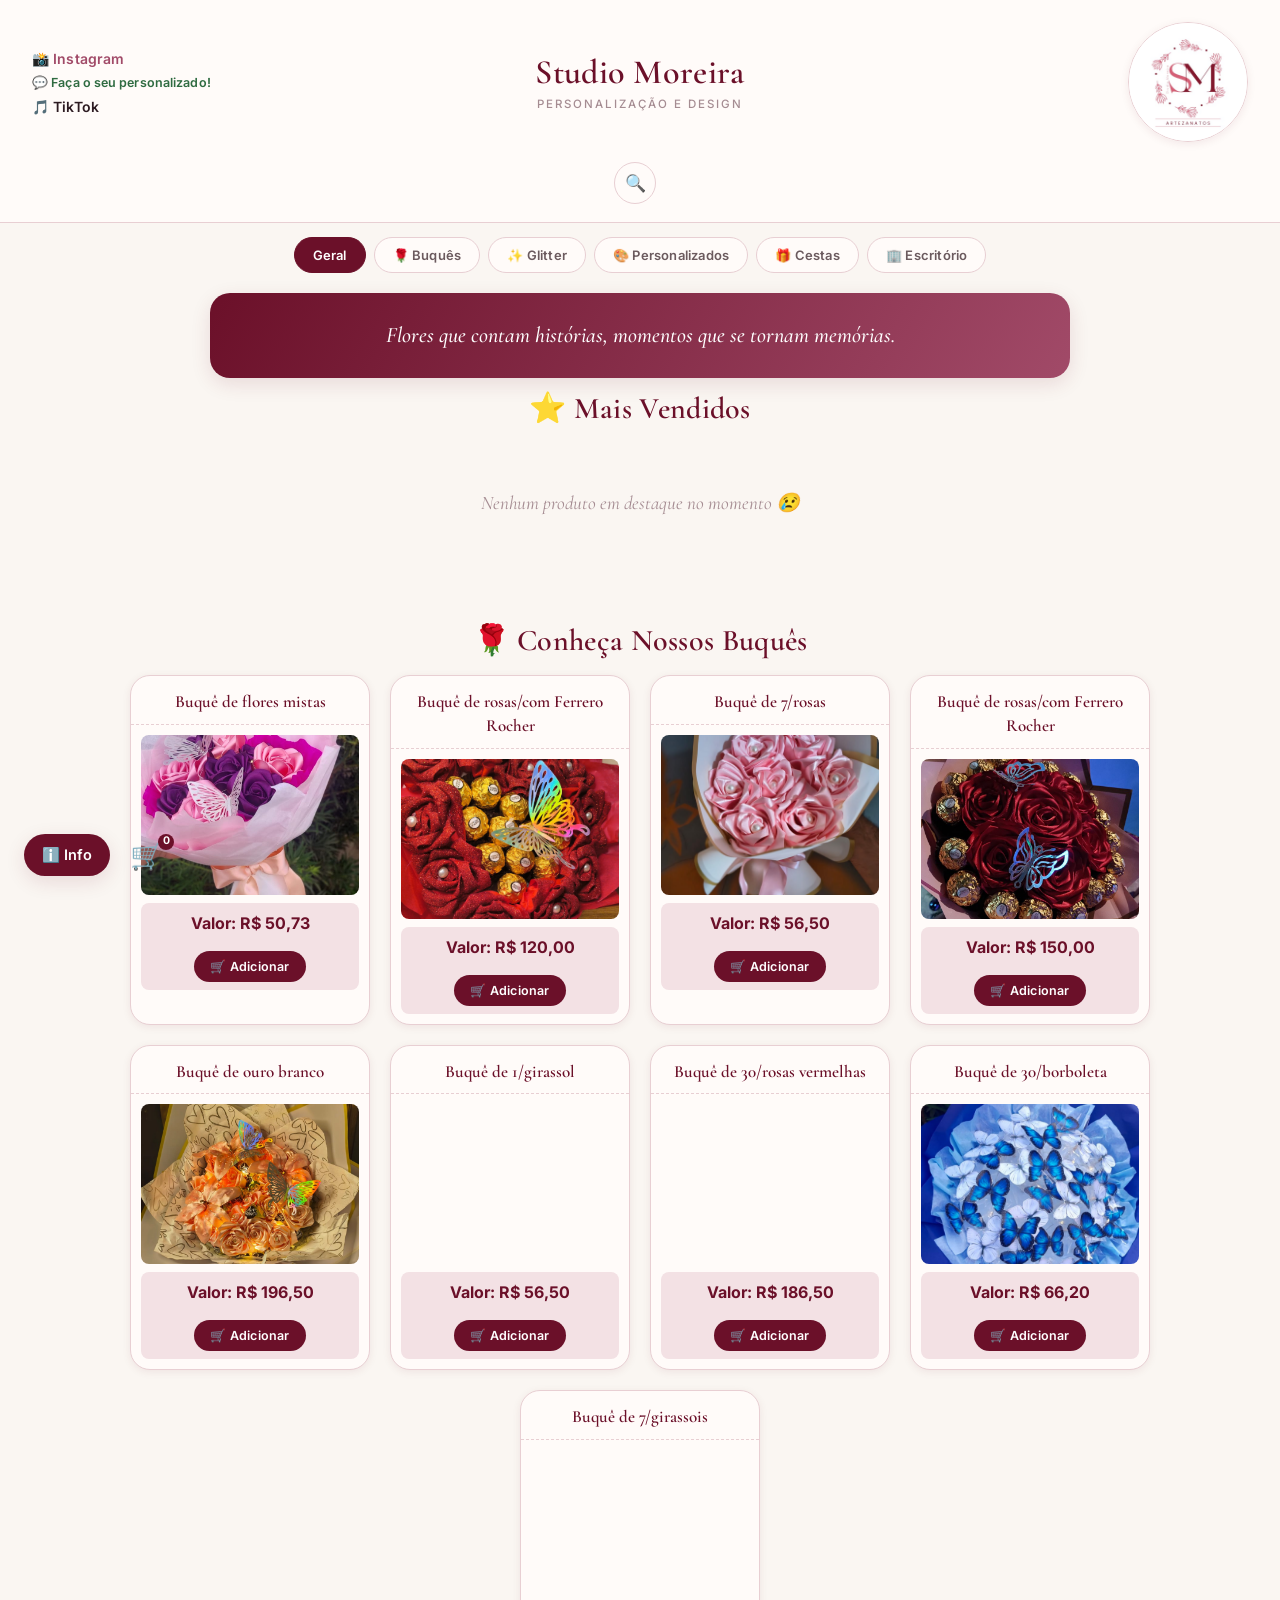
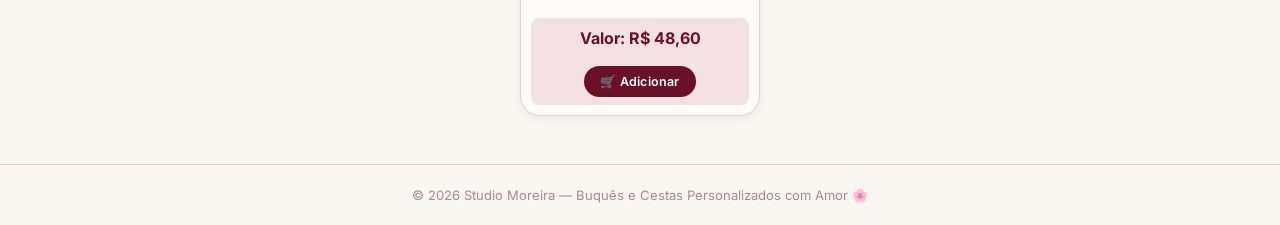
==== commit 5fbf93ff: "atualizacao" ====
--- a/index.html
+++ b/index.html
@@ -30,7 +30,7 @@
       "name": "Studio Moreira",
       "description": "Buquês e cestas personalizados em Franca SP",
       "url": "https://studio-moreira.vercel.app",
-      "telephone": "+55-16-99341-4588",
+      "telephone": "+55-16-99263-1717",
       "image": "https://studio-moreira.vercel.app/img/logo studio moreira.jpeg",
       "address": {
         "@type": "PostalAddress",
@@ -112,7 +112,7 @@
       <div class="header-banner">
         <div class="links">
           <a class="instagram" href="https://www.instagram.com/studio.moreira_oficial?utm_source=qr&igsh=MXFiajhuZTcxM2hzbg==">📸 Instagram</a>
-          <a class="whatsapp" href="https://wa.me/p/9979262752156221/5516993414588">💬 Faça o seu personalizado!</a>
+          <a class="whatsapp" href="https://wa.me/5516992631717?text=Ol%C3%A1!%20Gostaria%20de%20fazer%20um%20buqu%C3%AA%20personalizado.">💬 Faça o seu personalizado!</a>
           <a class="tiktok" href="https://www.tiktok.com/@studio.moreira_oficial?_r=1&_t=ZS-95fzfuDxhi6">🎵 TikTok</a>
         </div>
       </div>
@@ -143,6 +143,7 @@
     <button class="aba" data-aba="glitter" role="tab" aria-selected="false">✨ Glitter</button>
     <button class="aba" data-aba="personalizados" role="tab" aria-selected="false">🎨 Personalizados</button>
     <button class="aba" data-aba="cestas" role="tab" aria-selected="false">🎁 Cestas</button>
+    <button class="aba" data-aba="escritorio" role="tab" aria-selected="false">🏢 Escritório</button>
   </nav>
 
   <!-- BANNER DE DESTAQUE — mensagem gira automaticamente (ver scripts.js) -->
@@ -209,6 +210,14 @@
     <h2 class="galeria-title">🎁 Cestas Personalizadas</h2>
     <div class="banner-cesta" id="galeria-cestas">
       <div id="noResultsCestas" class="no-results">Nenhuma cesta encontrada 😢</div>
+    </div>
+  </section>
+
+  <!-- ESCRITÓRIO -->
+  <section class="tab-painel oculto" data-categoria="escritorio">
+    <h2 class="galeria-title">🏢 Escritório</h2>
+    <div class="grid-produtos" id="galeria-escritorio">
+      <div id="noResultsEscritorio" class="no-results">Nenhum produto encontrado 😢</div>
     </div>
   </section>
 
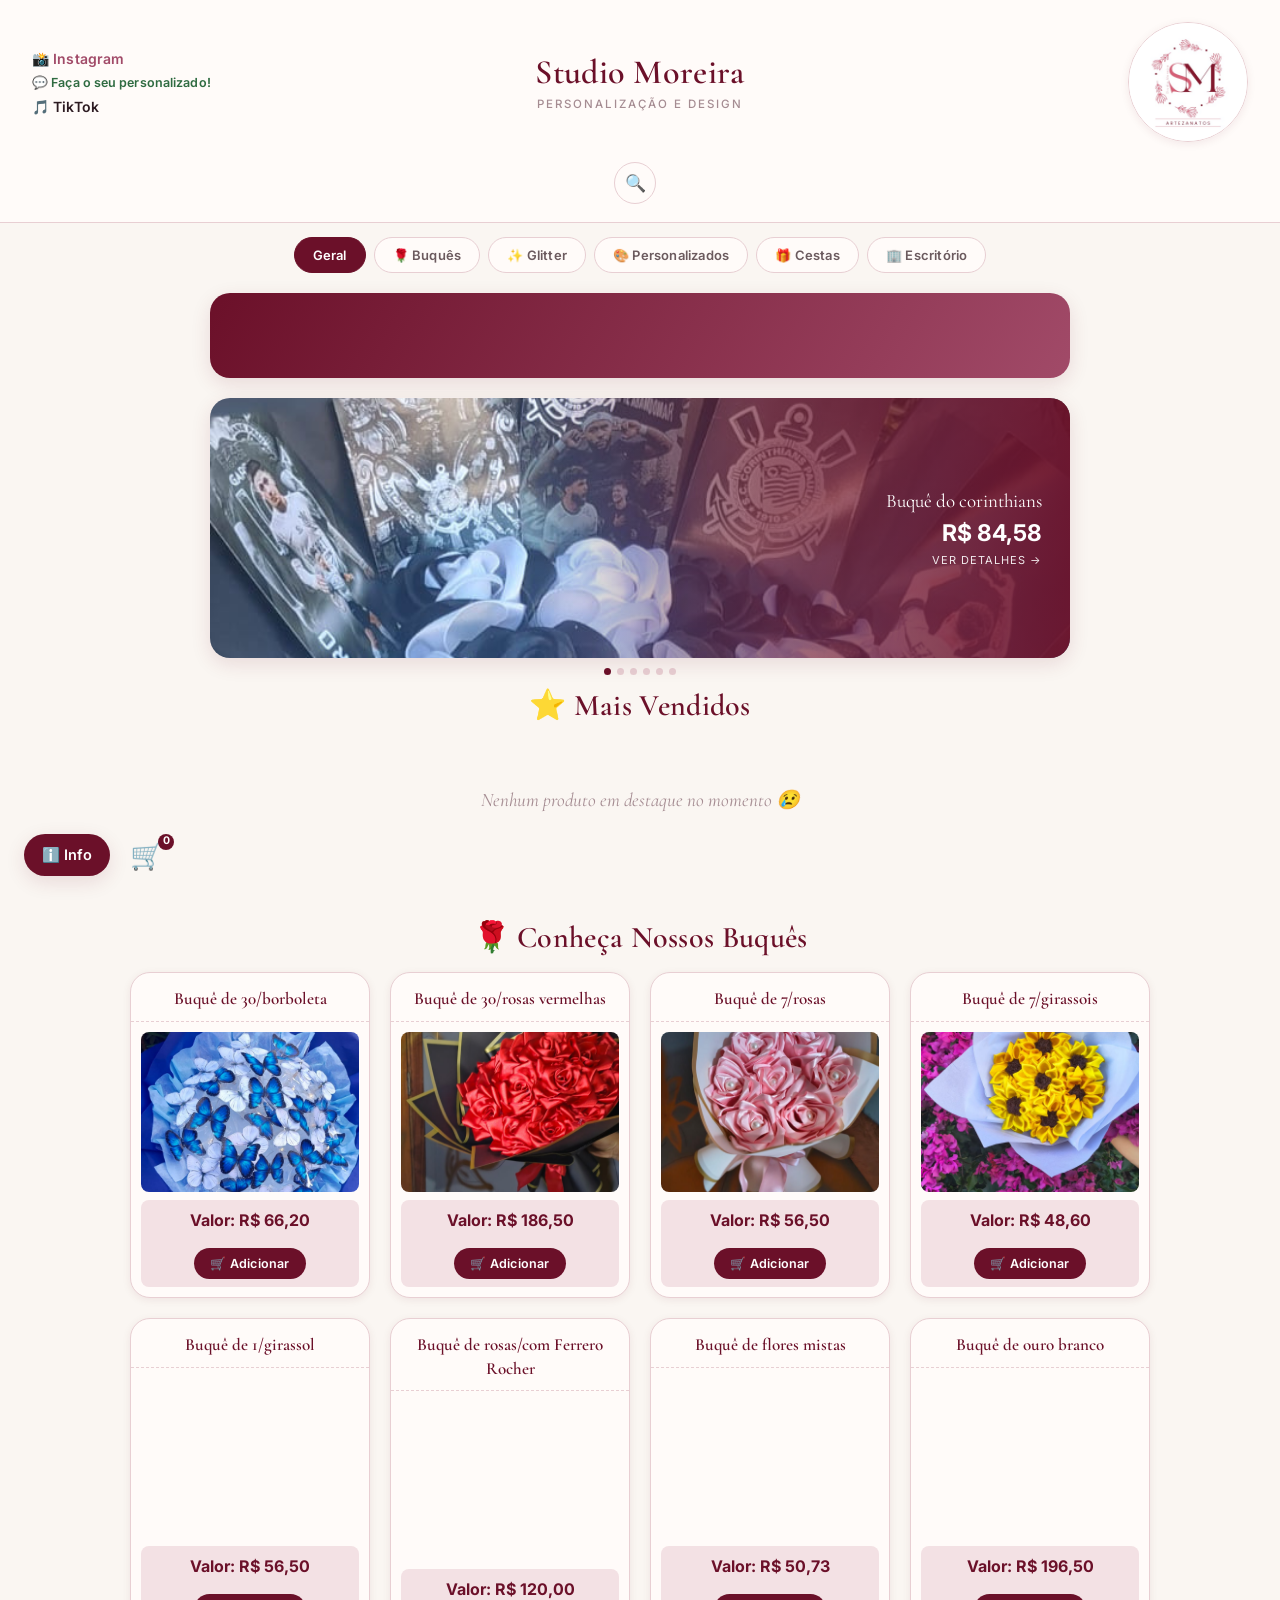
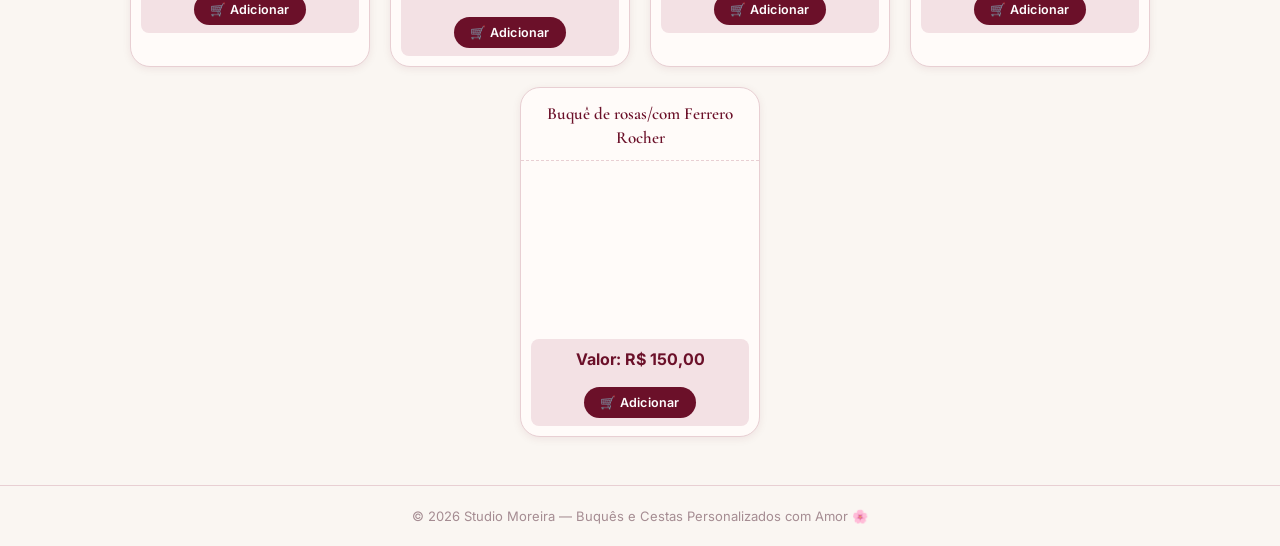
==== commit b0403f89: "atualizacao" ====
--- a/index.html
+++ b/index.html
@@ -162,6 +162,11 @@
        Ao pesquisar, troca pra mostrar resultados de TODAS as categorias. -->
   <section class="tab-painel" data-categoria="geral">
     <div id="geral-padrao">
+      <section class="vitrine-giratoria" id="vitrine-giratoria">
+        <div class="vitrine-slide" id="vitrine-slide"></div>
+        <div class="vitrine-dots" id="vitrine-dots"></div>
+      </section>
+
       <h2 class="galeria-title">⭐ Mais Vendidos</h2>
       <div class="grid-produtos" id="galeria-mais-vendidos">
         <div id="noResultsMaisVendidos" class="no-results">Nenhum produto em destaque no momento 😢</div>
--- a/index.css
+++ b/index.css
@@ -282,6 +282,111 @@
    BANNER DE DESTAQUE — gradiente animado; o texto roda entre
    mensagens via JS (classe .sumindo faz o fade, ver scripts.js).
    ══════════════════════════════════════════════════════════════ */
+
+/* ══════════════════════════════════════════════════════════════
+   VITRINE GIRATÓRIA — banner que troca de produto sozinho: foto de
+   um lado, preço do outro, invertendo o lado a cada troca (ver
+   scripts.js — a classe .invertida faz o espelhamento).
+   ══════════════════════════════════════════════════════════════ */
+.vitrine-giratoria {
+  max-width: 900px;
+  margin: 20px auto 0;
+  padding: 0 20px;
+}
+.vitrine-slide {
+  position: relative;
+  min-height: 260px;
+  border-radius: var(--radius-lg);
+  overflow: hidden;
+  box-shadow: var(--shadow-md);
+  cursor: pointer;
+  background-color: var(--color-bg);
+  background-size: cover;
+  /* "center 35%" mostra mais a parte de cima da foto — na maioria dos
+     buquês é onde as flores ficam, então corta menos o que importa
+     do que "center center" cortaria. Ainda depende da foto original. */
+  background-position: center 35%;
+  transition: opacity .4s ease;
+}
+.vitrine-slide.trocando { opacity: 0; }
+
+/* Texto por cima da própria foto, com degradê pra garantir leitura —
+   em vez de uma caixa sólida do lado, que era só metade do banner. */
+.vitrine-slide-overlay {
+  position: absolute;
+  inset: 0;
+  display: flex;
+  align-items: center;
+  justify-content: flex-end;
+  padding: 22px 28px;
+  background: linear-gradient(to right,
+    rgba(107, 16, 41, 0) 0%,
+    rgba(107, 16, 41, 0) 38%,
+    rgba(107, 16, 41, .6) 65%,
+    rgba(107, 16, 41, .92) 100%);
+}
+.vitrine-slide-overlay.invertida {
+  justify-content: flex-start;
+  background: linear-gradient(to left,
+    rgba(107, 16, 41, 0) 0%,
+    rgba(107, 16, 41, 0) 38%,
+    rgba(107, 16, 41, .6) 65%,
+    rgba(107, 16, 41, .92) 100%);
+}
+
+.vitrine-slide-texto {
+  display: flex;
+  flex-direction: column;
+  gap: 6px;
+  max-width: 230px;
+  color: #fff;
+  text-align: right;
+}
+.vitrine-slide-overlay.invertida .vitrine-slide-texto { text-align: left; }
+
+.vitrine-slide-nome {
+  font-family: var(--font-display);
+  font-size: 19px;
+  line-height: 1.3;
+}
+.vitrine-slide-preco {
+  font-family: var(--font-body);
+  font-weight: 700;
+  font-size: 23px;
+}
+.vitrine-slide-cta {
+  font-size: 11px;
+  text-transform: uppercase;
+  letter-spacing: 1px;
+  opacity: .9;
+}
+
+.vitrine-dots {
+  display: flex;
+  justify-content: center;
+  gap: 6px;
+  margin-top: 10px;
+}
+.vitrine-dots span {
+  width: 7px;
+  height: 7px;
+  border-radius: 50%;
+  background: var(--color-rose-soft);
+  transition: background .2s;
+}
+.vitrine-dots span.ativo { background: var(--color-wine); }
+
+@media (max-width: 700px) {
+  /* Continua foto inteira + degradê, só ajustando tamanhos — o bug
+     de "só aparece o preço" era da divisão em duas colunas antiga,
+     que não existe mais. */
+  .vitrine-slide { min-height: 220px; }
+  .vitrine-slide-overlay { padding: 16px 18px; }
+  .vitrine-slide-texto { max-width: 62%; }
+  .vitrine-slide-nome { font-size: 16px; }
+  .vitrine-slide-preco { font-size: 19px; }
+}
+
 .hero-banner {
   margin: 20px auto 0;
   max-width: 900px;
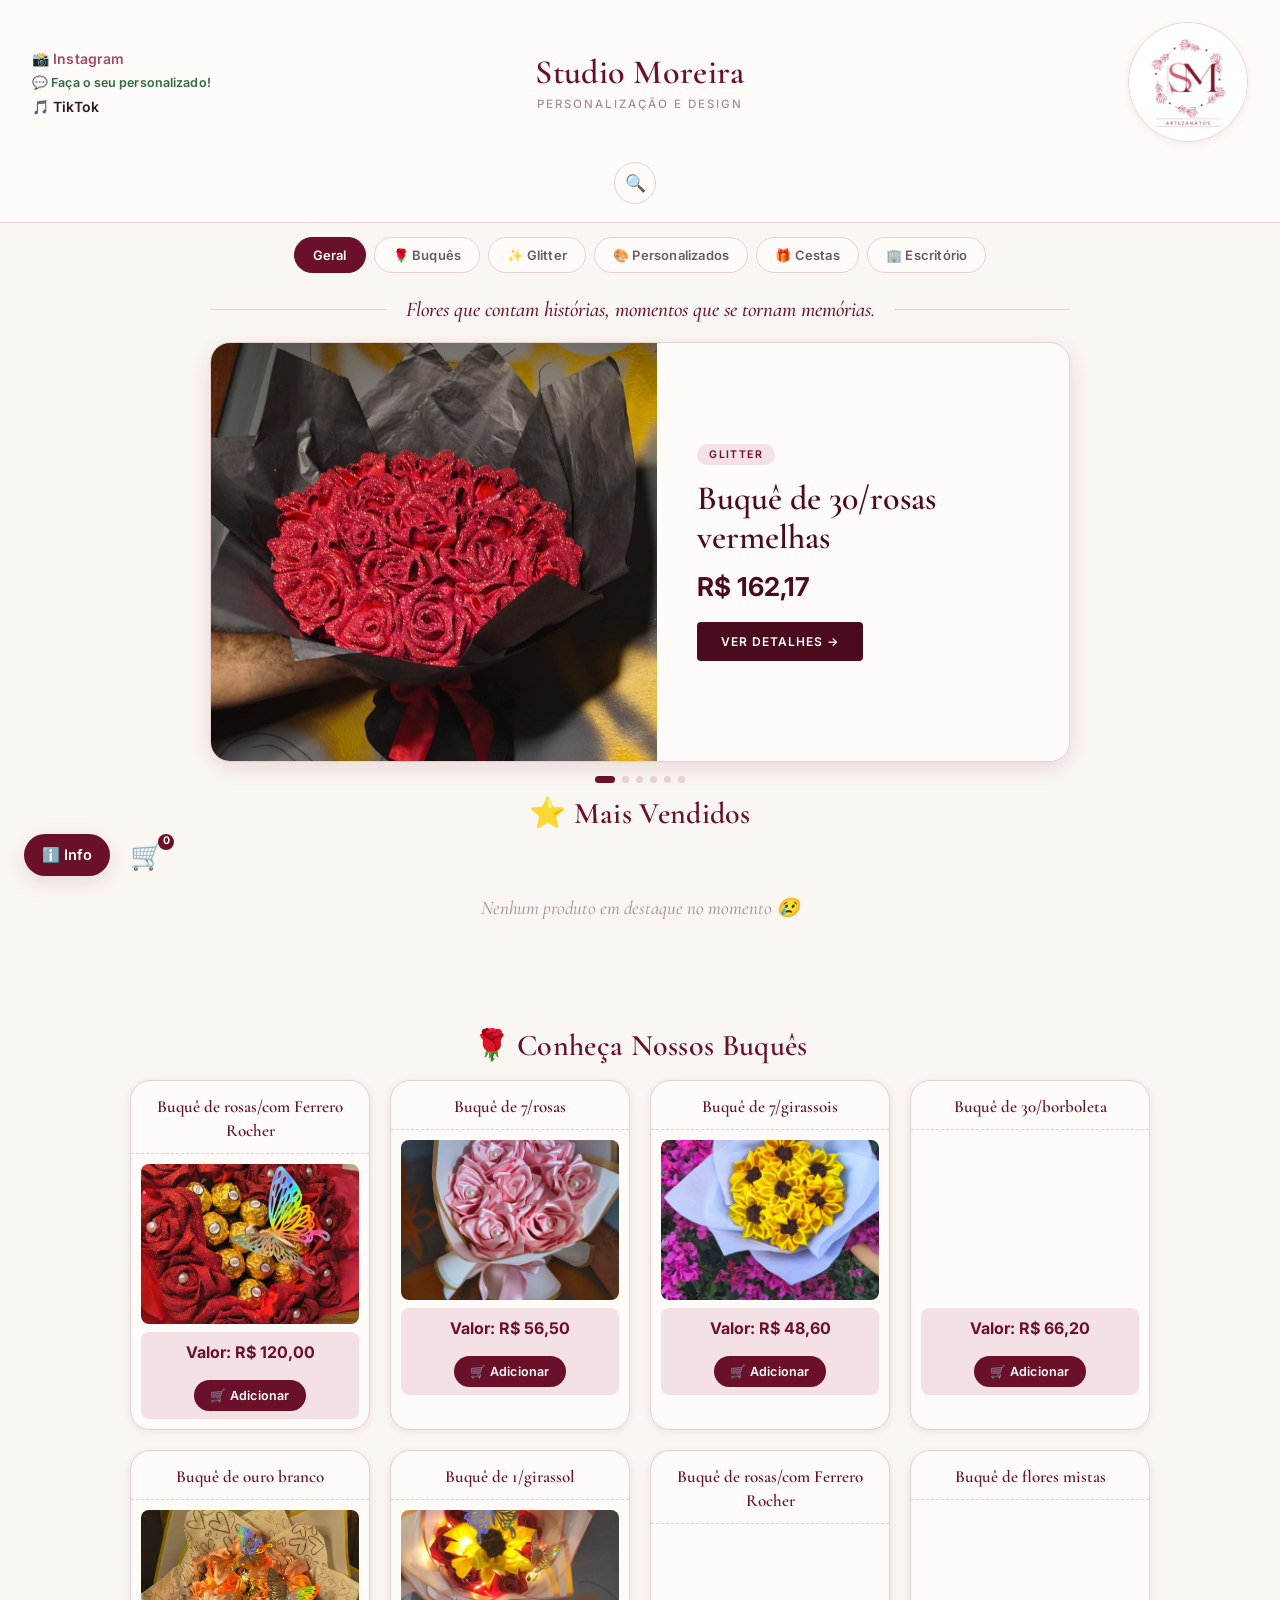
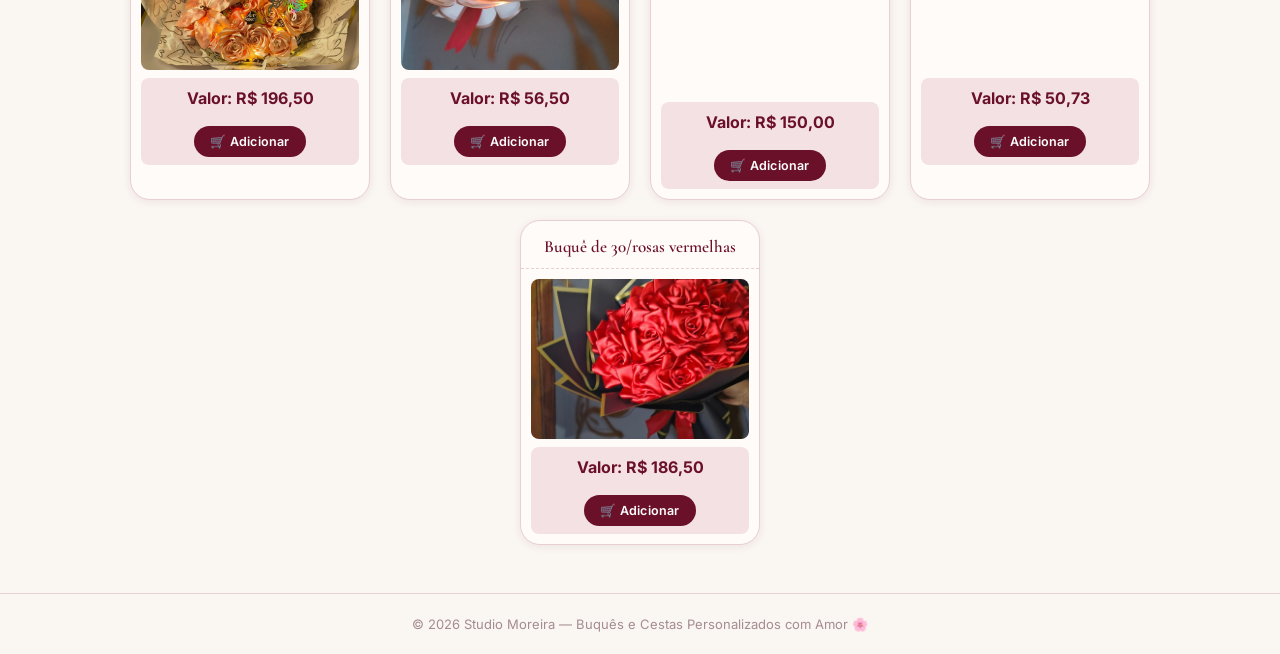
==== commit 3707e514: "galeria de fotos no modal e mudança dasing site" ====
--- a/index.html
+++ b/index.html
@@ -77,36 +77,6 @@
     </div>
   </div>
 
-  <!-- MODAL DE PRODUTO (estilo Shopee) — ID próprio, independente do carrinho -->
-  <div id="produto-modal-overlay" class="produto-modal-overlay" onclick="fecharProdutoModal()">
-    <div class="produto-modal" onclick="event.stopPropagation()">
-      <span class="produto-modal-fechar" onclick="fecharProdutoModal()">✕</span>
-
-      <div class="produto-modal-img">
-        <img id="produto-modal-img" src="" alt="">
-      </div>
-
-      <div class="produto-modal-info">
-        <h2 id="produto-modal-titulo"></h2>
-
-        <div id="produto-modal-desc" class="produto-modal-desc"></div>
-
-        <div class="produto-modal-avaliacoes">
-          <h4>Avaliações</h4>
-          <p class="em-breve">Em breve você vai poder ver e deixar avaliações de clientes aqui.</p>
-        </div>
-
-        <div class="produto-modal-rodape">
-          <div class="produto-modal-rodape-preco">
-            <span class="rotulo">Valor</span>
-            <span class="produto-modal-preco" id="produto-modal-preco"></span>
-          </div>
-          <button class="btn-adicionar" id="produto-modal-btn-comprar">Adicionar ao carrinho</button>
-        </div>
-      </div>
-    </div>
-  </div>
-
   <header>
     <div class="header-top">
       <div class="header-banner">
--- a/index.css
+++ b/index.css
@@ -284,144 +284,165 @@
    ══════════════════════════════════════════════════════════════ */
 
 /* ══════════════════════════════════════════════════════════════
-   VITRINE GIRATÓRIA — banner que troca de produto sozinho: foto de
-   um lado, preço do outro, invertendo o lado a cada troca (ver
-   scripts.js — a classe .invertida faz o espelhamento).
+   VITRINE GIRATÓRIA — cartão que troca de produto sozinho: foto de um
+   lado, detalhes do outro, espelhando o lado a cada troca (a classe
+   .invertida faz isso — ver renderizarSlideVitrine em scripts.js).
    ══════════════════════════════════════════════════════════════ */
 .vitrine-giratoria {
   max-width: 900px;
-  margin: 20px auto 0;
+  margin: 18px auto 0;
   padding: 0 20px;
 }
 .vitrine-slide {
-  position: relative;
-  min-height: 260px;
+  display: flex;
+  height: 420px;
   border-radius: var(--radius-lg);
   overflow: hidden;
+  background: var(--color-surface);
+  border: 1px solid var(--color-rose-soft);
   box-shadow: var(--shadow-md);
   cursor: pointer;
-  background-color: var(--color-bg);
-  background-size: cover;
-  /* "center 35%" mostra mais a parte de cima da foto — na maioria dos
-     buquês é onde as flores ficam, então corta menos o que importa
-     do que "center center" cortaria. Ainda depende da foto original. */
-  background-position: center 35%;
-  transition: opacity .4s ease;
-}
+  transition: opacity .4s ease, box-shadow .25s ease;
+}
+.vitrine-slide:hover { box-shadow: var(--shadow-lg); }
+.vitrine-slide.invertida { flex-direction: row-reverse; }
 .vitrine-slide.trocando { opacity: 0; }
 
-/* Texto por cima da própria foto, com degradê pra garantir leitura —
-   em vez de uma caixa sólida do lado, que era só metade do banner. */
-.vitrine-slide-overlay {
-  position: absolute;
-  inset: 0;
-  display: flex;
-  align-items: center;
-  justify-content: flex-end;
-  padding: 22px 28px;
-  background: linear-gradient(to right,
-    rgba(107, 16, 41, 0) 0%,
-    rgba(107, 16, 41, 0) 38%,
-    rgba(107, 16, 41, .6) 65%,
-    rgba(107, 16, 41, .92) 100%);
-}
-.vitrine-slide-overlay.invertida {
-  justify-content: flex-start;
-  background: linear-gradient(to left,
-    rgba(107, 16, 41, 0) 0%,
-    rgba(107, 16, 41, 0) 38%,
-    rgba(107, 16, 41, .6) 65%,
-    rgba(107, 16, 41, .92) 100%);
-}
-
-.vitrine-slide-texto {
+.vitrine-foto {
+  flex: 0 0 52%;
+  overflow: hidden;
+  background: var(--color-rose-soft-2);
+}
+/* "center 30%" mostra mais a parte de cima da foto — nos buquês é
+   onde as flores ficam, então corta menos o que importa. */
+.vitrine-foto img {
+  width: 100%;
+  height: 100%;
+  object-fit: cover;
+  object-position: center 30%;
+  display: block;
+  transition: transform .6s ease;
+}
+.vitrine-slide:hover .vitrine-foto img { transform: scale(1.04); }
+
+.vitrine-info {
+  flex: 1;
+  min-width: 0;
   display: flex;
   flex-direction: column;
-  gap: 6px;
-  max-width: 230px;
-  color: #fff;
-  text-align: right;
-}
-.vitrine-slide-overlay.invertida .vitrine-slide-texto { text-align: left; }
-
+  justify-content: center;
+  align-items: flex-start;
+  gap: 14px;
+  padding: 36px 40px;
+}
+.vitrine-categoria {
+  padding: 4px 12px;
+  border-radius: 999px;
+  background: var(--color-rose-soft-2);
+  color: var(--color-wine);
+  font-size: 10.5px;
+  font-weight: 600;
+  text-transform: uppercase;
+  letter-spacing: 1.4px;
+}
 .vitrine-slide-nome {
   font-family: var(--font-display);
-  font-size: 19px;
-  line-height: 1.3;
+  font-weight: 600;
+  font-size: 34px;
+  line-height: 1.15;
+  color: var(--color-wine-dark);
 }
 .vitrine-slide-preco {
   font-family: var(--font-body);
   font-weight: 700;
-  font-size: 23px;
+  font-size: 26px;
+  color: var(--color-wine-dark);
 }
 .vitrine-slide-cta {
-  font-size: 11px;
+  margin-top: 6px;
+  padding: 12px 24px;
+  border-radius: 4px;
+  background: var(--color-wine-dark);
+  color: #fff;
+  font-size: 12px;
+  font-weight: 600;
   text-transform: uppercase;
   letter-spacing: 1px;
-  opacity: .9;
-}
+  transition: background .2s ease;
+}
+.vitrine-slide:hover .vitrine-slide-cta { background: var(--color-wine-hover); }
 
 .vitrine-dots {
   display: flex;
   justify-content: center;
-  gap: 6px;
-  margin-top: 10px;
+  gap: 7px;
+  margin-top: 14px;
 }
 .vitrine-dots span {
   width: 7px;
   height: 7px;
   border-radius: 50%;
   background: var(--color-rose-soft);
-  transition: background .2s;
-}
-.vitrine-dots span.ativo { background: var(--color-wine); }
+  transition: background .2s, width .2s;
+}
+.vitrine-dots span.ativo {
+  width: 20px;
+  border-radius: 999px;
+  background: var(--color-wine);
+}
 
 @media (max-width: 700px) {
-  /* Continua foto inteira + degradê, só ajustando tamanhos — o bug
-     de "só aparece o preço" era da divisão em duas colunas antiga,
-     que não existe mais. */
-  .vitrine-slide { min-height: 220px; }
-  .vitrine-slide-overlay { padding: 16px 18px; }
-  .vitrine-slide-texto { max-width: 62%; }
-  .vitrine-slide-nome { font-size: 16px; }
-  .vitrine-slide-preco { font-size: 19px; }
-}
-
+  .vitrine-giratoria { padding: 0 14px; }
+  .vitrine-slide,
+  .vitrine-slide.invertida {
+    flex-direction: column;
+    height: auto;
+  }
+  .vitrine-foto { flex: none; height: 270px; }
+  .vitrine-info { align-items: flex-start; gap: 10px; padding: 18px 20px 22px; }
+  .vitrine-slide-nome { font-size: 25px; }
+  .vitrine-slide-preco { font-size: 22px; }
+  .vitrine-slide-cta { width: 100%; text-align: center; }
+}
+
+/* ══════════════════════════════════════════════════════════════
+   FRASE DE DESTAQUE — linha discreta entre as abas e a vitrine; o
+   texto roda entre mensagens via JS (classe .sumindo faz o fade).
+   ══════════════════════════════════════════════════════════════ */
 .hero-banner {
-  margin: 20px auto 0;
+  margin: 22px auto 0;
   max-width: 900px;
   padding: 0 20px;
 }
 .hero-banner-inner {
-  background: linear-gradient(120deg, var(--color-wine) 0%, var(--color-rose-dark) 50%, var(--color-wine) 100%);
-  background-size: 200% 200%;
-  animation: hero-gradiente 7s ease infinite;
-  border-radius: var(--radius-lg);
-  padding: 26px 32px;
-  box-shadow: var(--shadow-md);
-  text-align: center;
-  overflow: hidden;
-}
-@keyframes hero-gradiente {
-  0%   { background-position: 0% 50%; }
-  50%  { background-position: 100% 50%; }
-  100% { background-position: 0% 50%; }
+  display: flex;
+  align-items: center;
+  gap: 20px;
+}
+.hero-banner-inner::before,
+.hero-banner-inner::after {
+  content: '';
+  flex: 1;
+  height: 1px;
+  background: var(--color-rose-soft);
 }
 .hero-banner-texto {
+  margin: 0;
+  max-width: 78%;
   font-family: var(--font-display);
   font-style: italic;
   font-weight: 500;
-  font-size: 22px;
-  line-height: 1.5;
-  color: #fff;
-  margin: 0;
+  font-size: 21px;
+  line-height: 1.4;
+  text-align: center;
+  color: var(--color-wine);
   transition: opacity .4s ease, transform .4s ease;
 }
 .hero-banner-texto.sumindo { opacity: 0; transform: translateY(-6px); }
 @media (max-width: 750px) {
-  .hero-banner { margin-top: 14px; padding: 0 14px; }
-  .hero-banner-inner { padding: 20px 20px; }
-  .hero-banner-texto { font-size: 16.5px; }
+  .hero-banner { margin-top: 16px; padding: 0 14px; }
+  .hero-banner-inner { gap: 12px; }
+  .hero-banner-texto { max-width: 86%; font-size: 16px; }
 }
 
 /* ── Título das seções ── */
@@ -953,211 +974,6 @@
   cursor: pointer;
   line-height: 1;
   user-select: none;
-}
-
-/* ── Modal de produto ── */
-.produto-modal-overlay {
-  position: fixed;
-  inset: 0;
-  background: rgba(45, 27, 34, .58);
-  backdrop-filter: blur(2px);
-  z-index: 2100;
-  display: flex;
-  align-items: center;
-  justify-content: center;
-  padding: 24px;
-  box-sizing: border-box;
-  opacity: 0;
-  visibility: hidden;
-  transition: opacity .25s ease, visibility .25s ease;
-}
-.produto-modal-overlay.ativo {
-  opacity: 1;
-  visibility: visible;
-}
-
-.produto-modal {
-  background: var(--color-surface);
-  border-radius: var(--radius-sm);
-  max-width: 860px;
-  width: 100%;
-  max-height: 90vh;
-  overflow-y: auto;
-  display: flex;
-  position: relative;
-  box-shadow: var(--shadow-lg);
-  transform: translateY(14px) scale(.98);
-  transition: transform .25s ease;
-}
-.produto-modal-overlay.ativo .produto-modal {
-  transform: translateY(0) scale(1);
-}
-
-.produto-modal-fechar {
-  position: absolute;
-  top: 14px;
-  right: 14px;
-  width: 30px;
-  height: 30px;
-  display: flex;
-  align-items: center;
-  justify-content: center;
-  border-radius: 50%;
-  background: rgba(255,255,255,.85);
-  font-size: 15px;
-  cursor: pointer;
-  color: var(--color-wine-dark);
-  line-height: 1;
-  z-index: 2;
-  transition: background .2s ease;
-}
-.produto-modal-fechar:hover { background: #fff; }
-
-.produto-modal-img {
-  flex: 1 1 46%;
-  min-width: 0;
-  background: var(--color-rose-soft-2);
-}
-.produto-modal-img img {
-  width: 100%;
-  height: 100%;
-  min-height: 300px;
-  object-fit: cover;
-  border-radius: var(--radius-sm) 0 0 var(--radius-sm);
-  cursor: zoom-in;
-  display: block;
-}
-
-.produto-modal-info {
-  flex: 1 1 54%;
-  padding: 44px 40px 36px;
-  display: flex;
-  flex-direction: column;
-  gap: 18px;
-  box-sizing: border-box;
-  font-family: var(--font-body);
-}
-.produto-modal-info h2 {
-  margin: 0;
-  color: var(--color-wine-dark);
-  font-family: var(--font-display);
-  font-weight: 600;
-  font-size: 30px;
-  line-height: 1.25;
-  letter-spacing: .2px;
-}
-.produto-modal-desc {
-  font-size: 13.5px;
-  line-height: 1.85;
-  color: var(--color-ink-muted);
-  letter-spacing: .1px;
-}
-
-.produto-modal-avaliacoes {
-  border-top: 1px solid var(--color-rose-soft);
-  border-bottom: 1px solid var(--color-rose-soft);
-  padding: 16px 0;
-}
-.produto-modal-avaliacoes h4 {
-  margin: 0 0 6px;
-  color: var(--color-wine);
-  font-family: var(--font-body);
-  font-size: 11px;
-  font-weight: 600;
-  text-transform: uppercase;
-  letter-spacing: 1.4px;
-}
-.produto-modal-avaliacoes .em-breve {
-  margin: 0;
-  font-size: 13px;
-  color: var(--color-ink-faint);
-  font-family: var(--font-display);
-  font-style: italic;
-}
-
-.produto-modal-rodape {
-  margin-top: auto;
-  display: flex;
-  align-items: center;
-  justify-content: space-between;
-  gap: 16px;
-  flex-wrap: wrap;
-  padding-top: 4px;
-}
-.produto-modal-rodape-preco {
-  display: flex;
-  flex-direction: column;
-  gap: 2px;
-}
-.produto-modal-rodape-preco .rotulo {
-  font-size: 10.5px;
-  text-transform: uppercase;
-  letter-spacing: 1.4px;
-  color: var(--color-ink-faint);
-}
-.produto-modal-preco {
-  font-family: var(--font-body);
-  font-size: 28px;
-  font-weight: 700;
-  color: var(--color-wine-dark);
-}
-.produto-modal-rodape .btn-adicionar {
-  margin-top: 0;
-  padding: 13px 26px;
-  font-size: 12.5px;
-  font-weight: 600;
-  text-transform: uppercase;
-  letter-spacing: 1px;
-  border-radius: 3px;
-  background: var(--color-wine-dark);
-  box-shadow: 0 6px 16px rgba(74, 11, 29, .28);
-  transition: background .2s ease, transform .2s ease, box-shadow .2s ease;
-}
-.produto-modal-rodape .btn-adicionar:hover {
-  background: var(--color-wine-hover);
-  transform: translateY(-1px);
-  box-shadow: 0 10px 22px rgba(74, 11, 29, .34);
-}
-.produto-modal-rodape .btn-adicionar:disabled {
-  background: var(--color-success);
-  box-shadow: none;
-  transform: none;
-}
-
-@media (max-width: 750px) {
-  .produto-modal {
-    flex-direction: column;
-    max-height: 88vh;
-  }
-  .produto-modal-img img {
-    border-radius: var(--radius-sm) var(--radius-sm) 0 0;
-    height: 210px;
-    min-height: 0;
-    /* "cover" cortava fotos em pé (retrato) de um jeito estranho —
-       "contain" mostra a foto inteira, com o fundo rosa claro do
-       wrapper preenchendo as sobras em vez de cortar o produto. */
-    object-fit: contain;
-  }
-  .produto-modal-info {
-    padding: 16px 20px 18px;
-    gap: 10px;
-  }
-  .produto-modal-info h2 { font-size: 22px; }
-  .produto-modal-desc { font-size: 13px; line-height: 1.65; }
-
-  /* O botão de comprar precisa aparecer logo após a descrição, sem
-     rolar — então ele sobe (order 2) e a seção de avaliações (que é
-     só um aviso "em breve") desce pra depois dele (order 3). O layout
-     em coluna e a ordem visual mudam; o HTML continua o mesmo. */
-  .produto-modal-rodape {
-    order: 2;
-    margin-top: 4px;
-  }
-  .produto-modal-avaliacoes {
-    order: 3;
-    padding: 10px 0 0;
-    border-bottom: none;
-  }
 }
 
 footer {
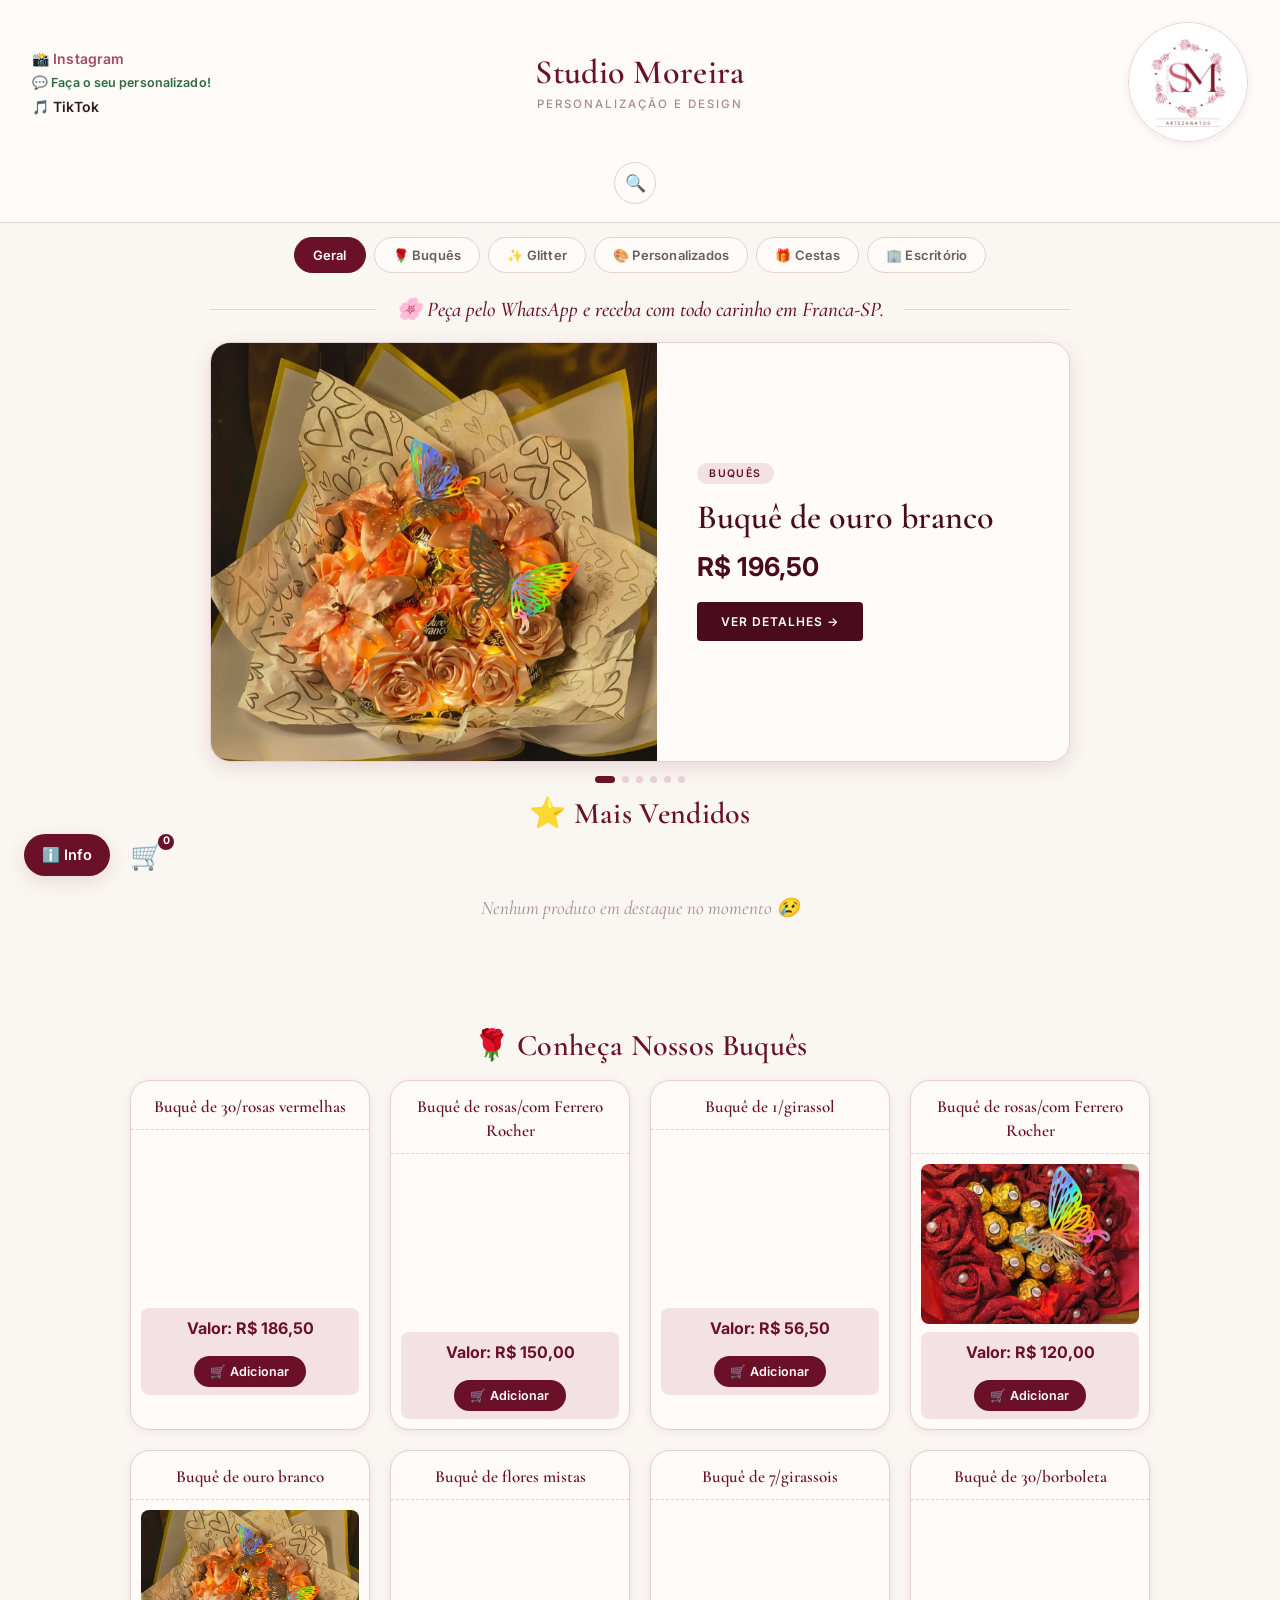
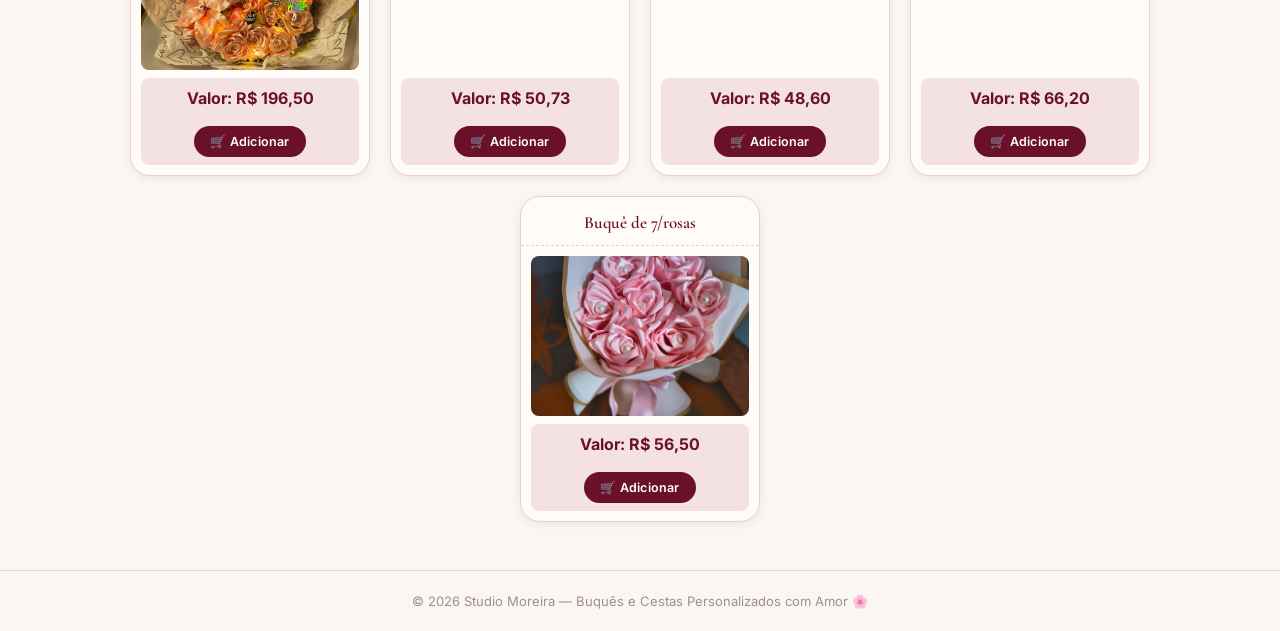
==== commit 1fbaa02f: "arrumado taxa de maquininha" ====
--- a/index.html
+++ b/index.html
@@ -69,9 +69,9 @@
       <p>Algumas informações importantes antes de fazer seu pedido:</p>
       <ul class="info-lista">
         <li>🗓️ Pedidos devem ser feitos com no mínimo <strong>2 dias de antecedência</strong>.</li>
-        <li>💳 Parcelamos em até <strong>2x na maquininha</strong>, com acréscimo de <strong>10%</strong> sobre o valor total.</li>
+        <li>💳 Parcelamos em até <strong>2x na maquininha</strong>, sem juros.</li>
         <li>📦 Entregas fora de Franca-SP têm acréscimo equivalente à <strong>taxa dos Correios</strong>.</li>
-        <li>🚚 Entregas dentro de Franca-SP têm taxa fixa de <strong>+ R$ 10,00</strong>.</li>
+        <li>🚚 Entregas dentro de Franca-SP têm taxa fixa de <strong>+ R$ 12,00</strong>.</li>
       </ul>
       <button onclick="fecharInfo()">Entendi</button>
     </div>
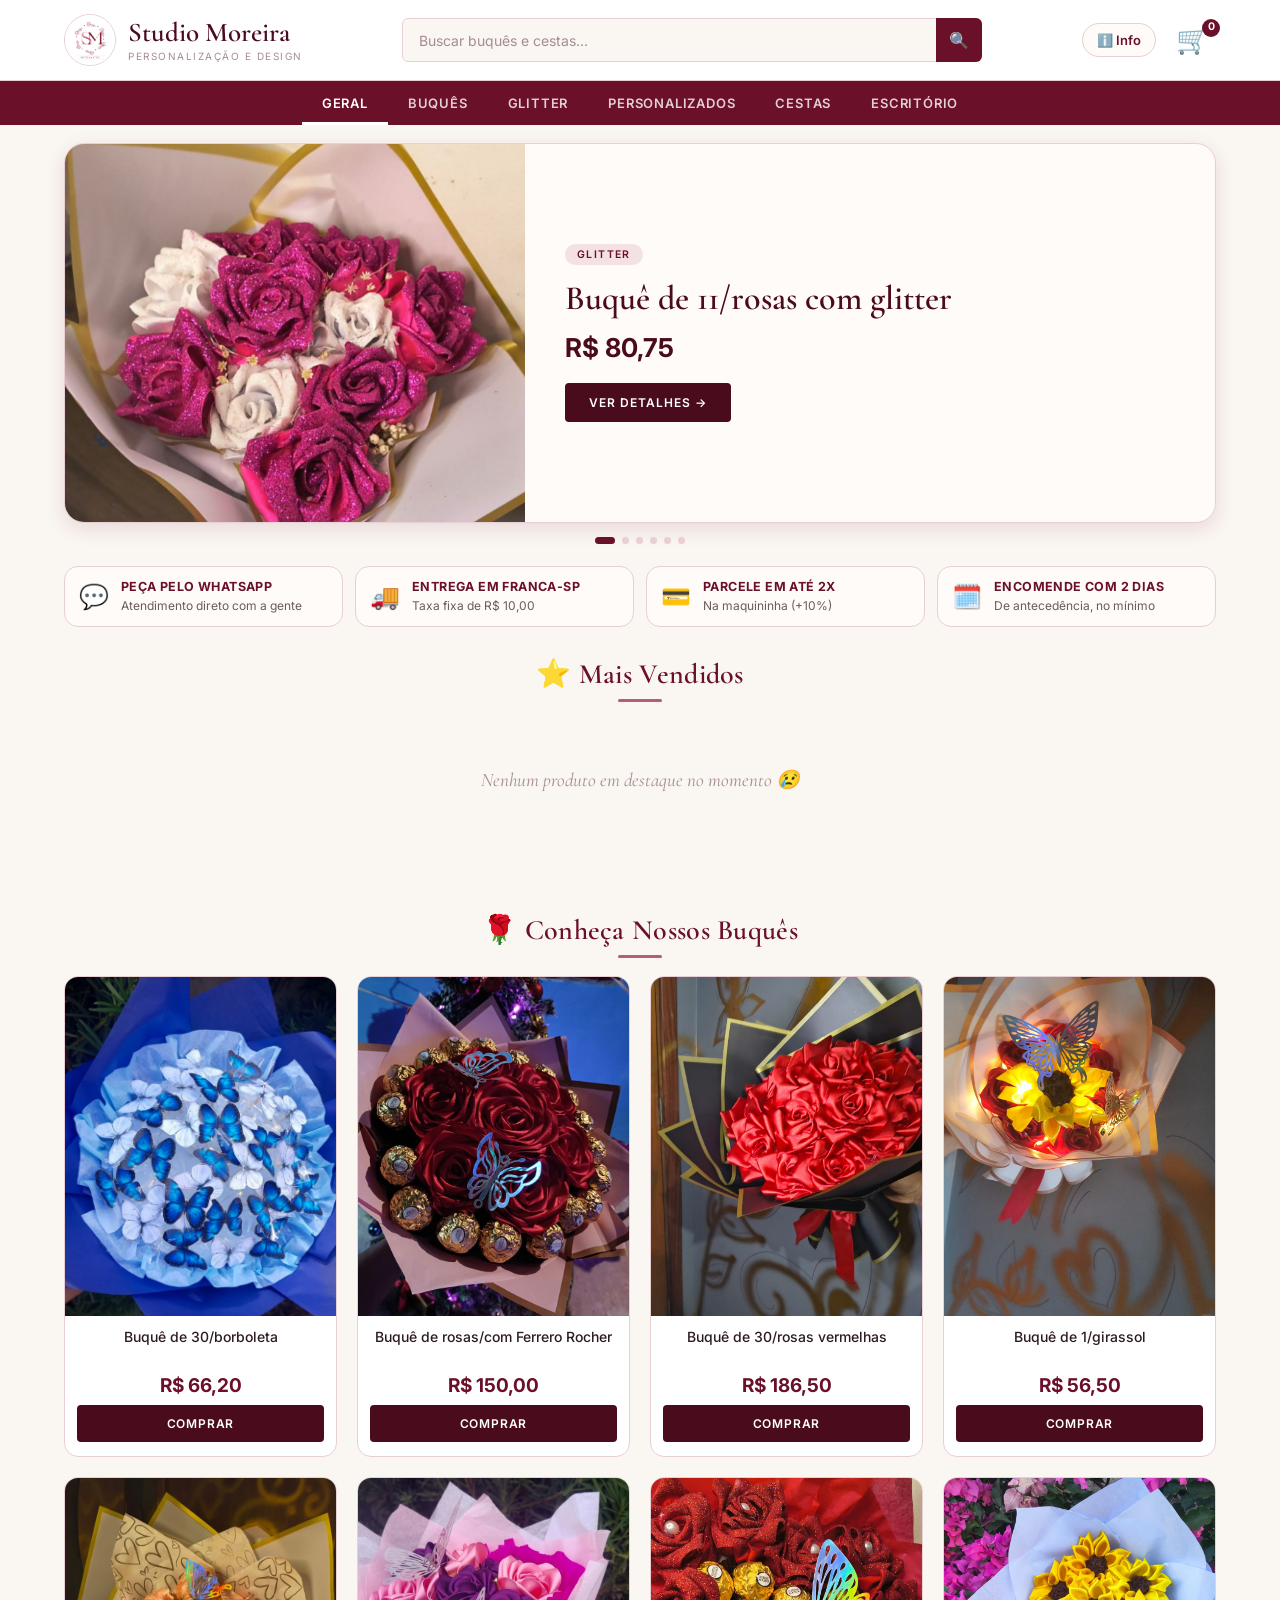
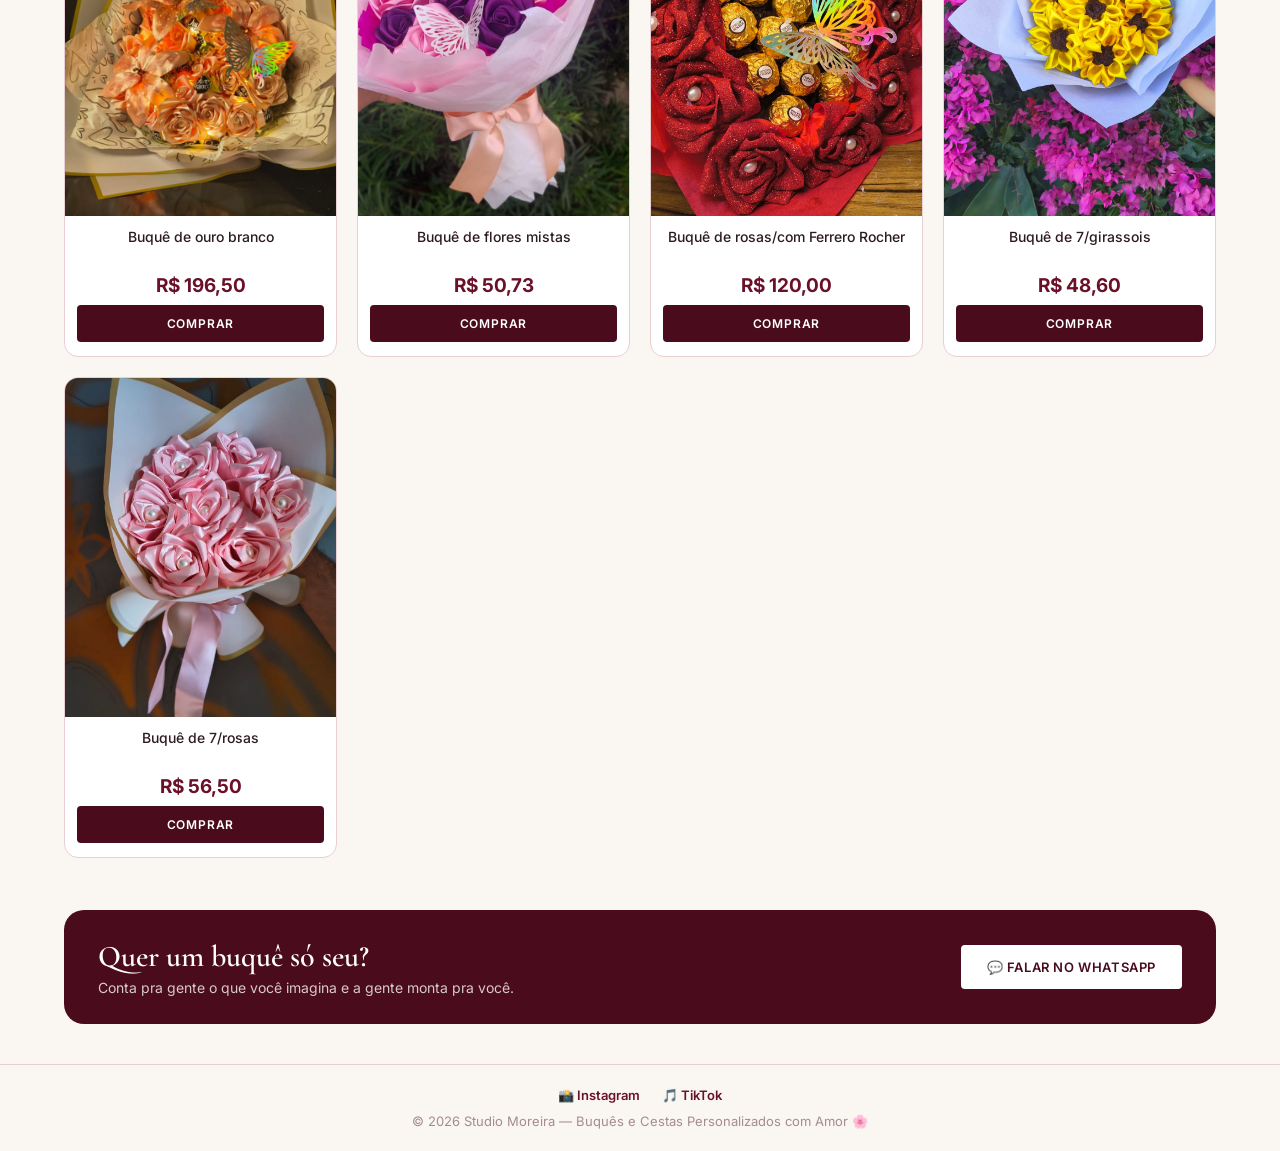
==== commit 86fdad5f: "mudança de dashgin" ====
--- a/index.html
+++ b/index.html
@@ -50,16 +50,9 @@
     <link rel="preconnect" href="https://fonts.gstatic.com" crossorigin>
     <link href="https://fonts.googleapis.com/css2?family=Cormorant+Garamond:ital,wght@0,500;0,600;1,500&family=Inter:wght@400;500;600&display=swap" rel="stylesheet">
     <link rel="stylesheet" href="index.css">
-    <script src="https://cdn.jsdelivr.net/npm/@supabase/supabase-js@2" defer></script>
+    <link rel="preconnect" href="https://padjfxslzjhgtqujdkbx.supabase.co" crossorigin>
 </head>
 <body>
-
-  <div class="icones-flutuantes">
-    <div id="info-icone" onclick="abrirInfo()">ℹ️ Info</div>
-    <div id="carrinho-icone" onclick="ativarAba('carrinho')">
-      🛒<span id="carrinho-count" class="carrinho-badge">0</span>
-    </div>
-  </div>
 
   <!-- Painel de Informações — janela modal com fundo escurecido. -->
   <div id="info-painel" onclick="fecharInfo()">
@@ -69,59 +62,53 @@
       <p>Algumas informações importantes antes de fazer seu pedido:</p>
       <ul class="info-lista">
         <li>🗓️ Pedidos devem ser feitos com no mínimo <strong>2 dias de antecedência</strong>.</li>
-        <li>💳 Parcelamos em até <strong>2x na maquininha</strong>, sem juros.</li>
+        <li>💳 Parcelamos em até <strong>2x na maquininha</strong>, com acréscimo de <strong>10%</strong> sobre o valor total.</li>
         <li>📦 Entregas fora de Franca-SP têm acréscimo equivalente à <strong>taxa dos Correios</strong>.</li>
-        <li>🚚 Entregas dentro de Franca-SP têm taxa fixa de <strong>+ R$ 12,00</strong>.</li>
+        <li>🚚 Entregas dentro de Franca-SP têm taxa fixa de <strong>+ R$ 10,00</strong>.</li>
       </ul>
       <button onclick="fecharInfo()">Entendi</button>
     </div>
   </div>
 
-  <header>
-    <div class="header-top">
-      <div class="header-banner">
-        <div class="links">
-          <a class="instagram" href="https://www.instagram.com/studio.moreira_oficial?utm_source=qr&igsh=MXFiajhuZTcxM2hzbg==">📸 Instagram</a>
-          <a class="whatsapp" href="https://wa.me/5516992631717?text=Ol%C3%A1!%20Gostaria%20de%20fazer%20um%20buqu%C3%AA%20personalizado.">💬 Faça o seu personalizado!</a>
-          <a class="tiktok" href="https://www.tiktok.com/@studio.moreira_oficial?_r=1&_t=ZS-95fzfuDxhi6">🎵 TikTok</a>
-        </div>
-      </div>
-      <div class="brand-center">
-        <h1 class="brand-title">Studio Moreira</h1>
-        <p class="brand-subtitle">Personalização e Design</p>
-      </div>
-      <div class="logo">
-        <img src="./img/logo studio moreira.jpeg" alt="Logo">
-      </div>
-    </div>
-    <div class="search-wrap">
-      <button id="search-toggle" class="search-icone" onclick="toggleBusca()" aria-label="Abrir busca">🔍</button>
+  <header class="topo">
+    <div class="topo-linha">
+      <a class="topo-marca" href="index.html" aria-label="Studio Moreira — início">
+        <img src="./img/logo studio moreira.jpeg" alt="" width="52" height="52">
+        <span class="topo-marca-texto">
+          <h1 class="brand-title">Studio Moreira</h1>
+          <span class="brand-subtitle">Personalização e Design</span>
+        </span>
+      </a>
+
       <div class="busca-input-wrap">
         <input type="text"
                id="searchInput"
                class="busca-input"
-               placeholder="Digite o buquê que você quer (ex: rosa, vermelho, corinthians…)" />
+               placeholder="Buscar buquês e cestas…"
+               aria-label="Buscar produtos"
+               autocomplete="off" />
         <button id="clear-search" class="clear-search oculto" type="button" aria-label="Limpar busca">✕</button>
+        <span class="busca-icone" aria-hidden="true">🔍</span>
+      </div>
+
+      <div class="topo-acoes">
+        <button type="button" id="info-icone" onclick="abrirInfo()">ℹ️ <span>Info</span></button>
+        <button type="button" id="carrinho-icone" onclick="ativarAba('carrinho')" aria-label="Abrir carrinho">
+          🛒<span id="carrinho-count" class="carrinho-badge">0</span>
+        </button>
       </div>
     </div>
   </header>
 
-  <!-- ABAS — perto da busca, no topo. Só o painel da aba ativa fica visível. -->
+  <!-- CATEGORIAS — barra colorida logo abaixo do topo. Só o painel da aba ativa fica visível. -->
   <nav class="abas-categorias" role="tablist" aria-label="Categorias de produtos">
     <button class="aba ativa" data-aba="geral" role="tab" aria-selected="true">Geral</button>
-    <button class="aba" data-aba="buques" role="tab" aria-selected="false">🌹 Buquês</button>
-    <button class="aba" data-aba="glitter" role="tab" aria-selected="false">✨ Glitter</button>
-    <button class="aba" data-aba="personalizados" role="tab" aria-selected="false">🎨 Personalizados</button>
-    <button class="aba" data-aba="cestas" role="tab" aria-selected="false">🎁 Cestas</button>
-    <button class="aba" data-aba="escritorio" role="tab" aria-selected="false">🏢 Escritório</button>
+    <button class="aba" data-aba="buques" role="tab" aria-selected="false">Buquês</button>
+    <button class="aba" data-aba="glitter" role="tab" aria-selected="false">Glitter</button>
+    <button class="aba" data-aba="personalizados" role="tab" aria-selected="false">Personalizados</button>
+    <button class="aba" data-aba="cestas" role="tab" aria-selected="false">Cestas</button>
+    <button class="aba" data-aba="escritorio" role="tab" aria-selected="false">Escritório</button>
   </nav>
-
-  <!-- BANNER DE DESTAQUE — mensagem gira automaticamente (ver scripts.js) -->
-  <section class="hero-banner">
-    <div class="hero-banner-inner">
-      <p id="hero-banner-texto" class="hero-banner-texto">Flores que contam histórias, momentos que se tornam memórias.</p>
-    </div>
-  </section>
 
   <div id="erro-carregamento" class="erro-carregamento oculto" role="alert">
     ⚠️ Não conseguimos carregar os produtos agora. Tente novamente em alguns instantes.
@@ -137,6 +124,13 @@
         <div class="vitrine-dots" id="vitrine-dots"></div>
       </section>
 
+      <section class="beneficios" aria-label="Como funciona">
+        <div class="beneficio"><span class="beneficio-icone">💬</span><div><strong>Peça pelo WhatsApp</strong><span>Atendimento direto com a gente</span></div></div>
+        <div class="beneficio"><span class="beneficio-icone">🚚</span><div><strong>Entrega em Franca-SP</strong><span>Taxa fixa de R$ 10,00</span></div></div>
+        <div class="beneficio"><span class="beneficio-icone">💳</span><div><strong>Parcele em até 2x</strong><span>Na maquininha (+10%)</span></div></div>
+        <div class="beneficio"><span class="beneficio-icone">🗓️</span><div><strong>Encomende com 2 dias</strong><span>De antecedência, no mínimo</span></div></div>
+      </section>
+
       <h2 class="galeria-title">⭐ Mais Vendidos</h2>
       <div class="grid-produtos" id="galeria-mais-vendidos">
         <div id="noResultsMaisVendidos" class="no-results">Nenhum produto em destaque no momento 😢</div>
@@ -183,7 +177,7 @@
   <!-- CESTAS -->
   <section class="tab-painel oculto" data-categoria="cestas">
     <h2 class="galeria-title">🎁 Cestas Personalizadas</h2>
-    <div class="banner-cesta" id="galeria-cestas">
+    <div class="grid-produtos" id="galeria-cestas">
       <div id="noResultsCestas" class="no-results">Nenhuma cesta encontrada 😢</div>
     </div>
   </section>
@@ -211,15 +205,22 @@
     </div>
   </section>
 
+  <section class="cta-personalizado">
+    <div>
+      <h2>Quer um buquê só seu?</h2>
+      <p>Conta pra gente o que você imagina e a gente monta pra você.</p>
+    </div>
+    <a class="cta-botao" href="https://wa.me/5516992631717?text=Ol%C3%A1!%20Gostaria%20de%20fazer%20um%20buqu%C3%AA%20personalizado.">💬 Falar no WhatsApp</a>
+  </section>
+
   <footer>
+    <div class="rodape-links">
+      <a href="https://www.instagram.com/studio.moreira_oficial?utm_source=qr&igsh=MXFiajhuZTcxM2hzbg==">📸 Instagram</a>
+      <a href="https://www.tiktok.com/@studio.moreira_oficial?_r=1&_t=ZS-95fzfuDxhi6">🎵 TikTok</a>
+    </div>
     © 2026 Studio Moreira — Buquês e Cestas Personalizados com Amor 🌸
   </footer>
 
-  <div id="lightbox" onclick="fecharLightbox()">
-    <span id="lightbox-fechar">✕</span>
-    <img id="lightbox-img" src="" alt="">
-  </div>
-
   <script src="scripts.js" defer></script>
 
 </body>
--- a/index.css
+++ b/index.css
@@ -40,180 +40,217 @@
 }
 
 /* ══════════════════════════════════════════════════════════════
-   HEADER — grid com 3 colunas de mesma fração (1fr auto 1fr) pra
-   centralizar de verdade o brand-title, não importa a largura de
-   cada lado. Com flex + space-between o título só ficava centrado
-   dentro do próprio espaço sobrando, não no eixo real da página —
-   por isso parecia "torto". Grid resolve isso de vez.
+   TOPO — logo + busca + info/carrinho sempre à vista (fica grudado no
+   alto da tela ao rolar). No celular a busca desce pra segunda linha.
    ══════════════════════════════════════════════════════════════ */
-
-header {
-  background-color: var(--color-surface);
+.topo {
+  position: sticky;
+  top: 0;
+  z-index: 50;
+  background: #fff;
   border-bottom: 1px solid var(--color-rose-soft);
-  padding: 22px 32px 18px;
-  display: flex;
-  flex-direction: column;
-  align-items: center;
-  gap: 16px;
-}
-
-.header-top {
-  width: 100%;
+}
+.topo-linha {
+  max-width: 1200px;
+  margin: 0 auto;
+  padding: 14px 24px;
   display: grid;
-  grid-template-columns: 1fr auto 1fr;
-  align-items: center;
-  gap: 16px;
-}
-
-.header-banner {
-  justify-self: start;
-}
-
-.links {
-  display: flex;
-  flex-direction: column;
-  gap: 8px;
-}
-.links a {
+  grid-template-columns: auto minmax(0, 1fr) auto;
+  align-items: center;
+  gap: 28px;
+}
+.topo-marca {
+  display: flex;
+  align-items: center;
+  gap: 12px;
   text-decoration: none;
-  font-family: var(--font-body);
-  font-size: 14px;
-  font-weight: 600;
-  letter-spacing: .1px;
-  transition: opacity .2s, transform .2s;
-}
-.links a:hover {
-  opacity: .7;
-  transform: translateY(-4px);
-}
-.links a.instagram { color: var(--color-rose-dark); }
-.links a.tiktok    { color: var(--color-ink); }
-.links a.whatsapp  { color: var(--color-success); font-size: 12.5px; }
-
-.brand-center {
-  justify-self: center;
-  text-align: center;
-}
+  color: inherit;
+}
+.topo-marca img {
+  width: 52px;
+  height: 52px;
+  border-radius: 50%;
+  object-fit: cover;
+  border: 1px solid var(--color-rose-soft);
+  flex-shrink: 0;
+}
+.topo-marca-texto { display: flex; flex-direction: column; gap: 2px; }
 .brand-title {
+  margin: 0;
   font-family: var(--font-display);
-  font-style: normal;
-  font-weight: 600;
-  font-size: 34px;
-  color: var(--color-wine);
-  letter-spacing: .3px;
-  line-height: 1.15;
-  margin: 0;
+  font-size: 27px;
+  font-weight: 600;
+  line-height: 1.1;
+  color: var(--color-wine-dark);
 }
 .brand-subtitle {
-  font-family: var(--font-body);
-  font-size: 11.5px;
-  font-weight: 500;
+  font-size: 10px;
   text-transform: uppercase;
-  letter-spacing: 2px;
+  letter-spacing: 1.5px;
   color: var(--color-ink-faint);
-  margin: 4px 0 0;
-}
-
-.logo {
-  justify-self: end;
-}
-.logo img {
-  width: 120px;
-  height: 120px;
-  border-radius: 50%;
-  border: 1px solid var(--color-rose-soft);
-  object-fit: cover;
-  display: block;
-  box-shadow: var(--shadow-sm);
-}
-
-/* ── Busca colapsável: só o ícone da lupa por padrão; ao clicar,
-   o campo expande com transição suave. ── */
-.search-wrap {
-  width: 100%;
-  display: flex;
-  justify-content: center;
-  align-items: center;
-  gap: 10px;
-  flex-basis: 100%;
-  margin-top: 4px;
-}
-
-.search-icone {
-  width: 42px;
-  height: 42px;
-  border-radius: 50%;
-  border: 1px solid var(--color-rose-soft);
-  background: var(--color-surface);
-  color: var(--color-wine);
-  font-size: 17px;
-  cursor: pointer;
-  display: flex;
-  align-items: center;
-  justify-content: center;
-  flex-shrink: 0;
-  transition: background .2s, border-color .2s, transform .15s;
-}
-.search-icone:hover {
-  background: var(--color-rose-soft-2);
-  transform: scale(1.05);
 }
 
 .busca-input-wrap {
   position: relative;
-  width: 0;
-  max-width: 0;
-  opacity: 0;
-  transition: max-width .35s ease, opacity .25s ease;
-}
-.search-wrap:not(.aberta) .busca-input-wrap {
-  overflow: hidden;
-}
-.search-wrap.aberta .busca-input-wrap {
-  max-width: 460px;
   width: 100%;
-  opacity: 1;
-}
-
+  max-width: 580px;
+  justify-self: center;
+}
 .busca-input {
   width: 100%;
-  box-sizing: border-box;
-  padding: 11px 40px 11px 20px;
-  margin: 0;
-  border-radius: 30px;
-  font-family: var(--font-body);
-  font-size: 14.5px;
-  background: var(--color-surface);
+  height: 44px;
+  padding: 0 88px 0 16px;
+  border: 1px solid var(--color-rose-soft);
+  border-radius: 6px;
+  background: var(--color-bg);
   color: var(--color-ink);
+  font-family: var(--font-body);
+  font-size: 14px;
   outline: none;
-  border: 1px solid var(--color-rose-soft);
-  transition: border-color .2s, box-shadow .2s;
-}
-.busca-input:focus {
-  border-color: var(--color-rose);
-  box-shadow: 0 0 0 3px rgba(184, 92, 122, .15);
-}
+  transition: border-color .2s ease, background .2s ease;
+}
+.busca-input:focus { border-color: var(--color-wine); background: #fff; }
 .busca-input::placeholder { color: var(--color-ink-faint); }
-
+.busca-icone {
+  position: absolute;
+  top: 0;
+  right: 0;
+  width: 46px;
+  height: 44px;
+  display: flex;
+  align-items: center;
+  justify-content: center;
+  border-radius: 0 6px 6px 0;
+  background: var(--color-wine);
+  font-size: 16px;
+  pointer-events: none;
+}
 .clear-search {
   position: absolute;
-  right: 7px;
+  right: 54px;
   top: 50%;
   transform: translateY(-50%);
-  width: 26px;
-  height: 26px;
+  width: 24px;
+  height: 24px;
+  padding: 0;
   border: none;
+  border-radius: 50%;
   background: var(--color-rose-soft);
   color: var(--color-wine);
-  border-radius: 50%;
+  font-size: 11px;
+  cursor: pointer;
+  display: flex;
+  align-items: center;
+  justify-content: center;
+}
+.clear-search:hover { background: var(--color-rose-soft-2); }
+
+.topo-acoes { display: flex; align-items: center; gap: 14px; }
+#info-icone {
+  padding: 8px 14px;
+  border: 1px solid var(--color-rose-soft);
+  border-radius: 999px;
+  background: var(--color-surface);
+  color: var(--color-wine);
+  font-family: var(--font-body);
+  font-size: 13px;
+  font-weight: 600;
+  cursor: pointer;
+  transition: background .2s ease;
+}
+#info-icone:hover { background: var(--color-rose-soft-2); }
+#carrinho-icone {
+  position: relative;
+  padding: 4px 6px;
+  border: none;
+  background: none;
+  font-size: 27px;
+  line-height: 1;
+  cursor: pointer;
+}
+.carrinho-badge {
+  position: absolute;
+  top: -4px;
+  right: -4px;
+  min-width: 18px;
+  height: 18px;
+  padding: 0 5px;
+  border-radius: 999px;
+  background: var(--color-wine);
+  color: #fff;
+  font-family: var(--font-body);
+  font-size: 10.5px;
+  font-weight: 700;
+  display: flex;
+  align-items: center;
+  justify-content: center;
+}
+
+/* ══════════════════════════════════════════════════════════════
+   CATEGORIAS — barra colorida de ponta a ponta (rola de lado no
+   celular). Só o painel da aba ativa fica visível por vez.
+   ══════════════════════════════════════════════════════════════ */
+.abas-categorias {
+  display: flex;
+  justify-content: center;
+  overflow-x: auto;
+  padding: 0 12px;
+  background: var(--color-wine);
+  scrollbar-width: none;
+  -webkit-overflow-scrolling: touch;
+}
+.abas-categorias::-webkit-scrollbar { display: none; }
+.aba {
+  flex-shrink: 0;
+  padding: 14px 20px 11px;
+  border: none;
+  border-bottom: 3px solid transparent;
+  background: none;
+  color: rgba(255, 255, 255, .8);
+  font-family: var(--font-body);
+  font-size: 13px;
+  font-weight: 600;
+  letter-spacing: .8px;
+  text-transform: uppercase;
+  white-space: nowrap;
+  cursor: pointer;
+  transition: color .2s ease, border-color .2s ease;
+}
+.aba:hover { color: #fff; }
+.aba.ativa { color: #fff; border-bottom-color: #fff; }
+
+/* ══════════════════════════════════════════════════════════════
+   BENEFÍCIOS — faixa logo abaixo da vitrine (só na aba Geral)
+   ══════════════════════════════════════════════════════════════ */
+.beneficios {
+  max-width: 1200px;
+  margin: 22px auto 4px;
+  padding: 0 24px;
+  display: grid;
+  grid-template-columns: repeat(4, minmax(0, 1fr));
+  gap: 12px;
+}
+.beneficio {
+  display: flex;
+  align-items: center;
+  gap: 12px;
+  padding: 12px 14px;
+  background: var(--color-surface);
+  border: 1px solid var(--color-rose-soft);
+  border-radius: var(--radius-md);
+}
+.beneficio-icone { font-size: 24px; line-height: 1; flex-shrink: 0; }
+.beneficio strong {
+  display: block;
+  font-size: 12.5px;
+  text-transform: uppercase;
+  letter-spacing: .4px;
+  color: var(--color-wine);
+}
+.beneficio span:not(.beneficio-icone) {
   font-size: 12px;
-  cursor: pointer;
-  display: flex;
-  align-items: center;
-  justify-content: center;
-  transition: background .2s;
-}
-.clear-search:hover { background: var(--color-rose-soft-2); }
+  color: var(--color-ink-muted);
+}
 
 /* ── Banner de erro global — diferente do "não encontrado" de cada
    categoria: aparece só quando o carregamento falha de verdade
@@ -231,57 +268,8 @@
   text-align: center;
 }
 
-/* ══════════════════════════════════════════════════════════════
-   ABAS DE CATEGORIA — barra perto da busca; só o painel da aba
-   ativa fica visível por vez.
-   ══════════════════════════════════════════════════════════════ */
+
 .oculto { display: none !important; }
-
-.abas-categorias {
-  display: flex;
-  justify-content: center;
-  flex-wrap: wrap;
-  gap: 8px;
-  padding: 14px 20px 0;
-  margin: 0 auto;
-  max-width: 900px;
-}
-.aba {
-  font-family: var(--font-body);
-  font-size: 13px;
-  font-weight: 600;
-  letter-spacing: .2px;
-  padding: 9px 18px;
-  border-radius: 999px;
-  border: 1px solid var(--color-rose-soft);
-  background: var(--color-surface);
-  color: var(--color-ink-muted);
-  cursor: pointer;
-  transition: background .2s ease, color .2s ease, border-color .2s ease, transform .15s ease;
-}
-.aba:hover { border-color: var(--color-rose); transform: translateY(-1px); }
-.aba.ativa {
-  background: var(--color-wine);
-  border-color: var(--color-wine);
-  color: #fff;
-}
-@media (max-width: 750px) {
-  .abas-categorias {
-    padding: 10px 14px 0;
-    gap: 6px;
-    flex-wrap: nowrap;
-    justify-content: flex-start;
-    overflow-x: auto;
-    -webkit-overflow-scrolling: touch;
-  }
-  .abas-categorias::-webkit-scrollbar { display: none; }
-  .aba { flex-shrink: 0; padding: 8px 14px; font-size: 12.5px; }
-}
-
-/* ══════════════════════════════════════════════════════════════
-   BANNER DE DESTAQUE — gradiente animado; o texto roda entre
-   mensagens via JS (classe .sumindo faz o fade, ver scripts.js).
-   ══════════════════════════════════════════════════════════════ */
 
 /* ══════════════════════════════════════════════════════════════
    VITRINE GIRATÓRIA — cartão que troca de produto sozinho: foto de um
@@ -289,13 +277,13 @@
    .invertida faz isso — ver renderizarSlideVitrine em scripts.js).
    ══════════════════════════════════════════════════════════════ */
 .vitrine-giratoria {
-  max-width: 900px;
+  max-width: 1200px;
   margin: 18px auto 0;
-  padding: 0 20px;
+  padding: 0 24px;
 }
 .vitrine-slide {
   display: flex;
-  height: 420px;
+  height: 380px;
   border-radius: var(--radius-lg);
   overflow: hidden;
   background: var(--color-surface);
@@ -309,7 +297,7 @@
 .vitrine-slide.trocando { opacity: 0; }
 
 .vitrine-foto {
-  flex: 0 0 52%;
+  flex: 0 0 40%;
   overflow: hidden;
   background: var(--color-rose-soft-2);
 }
@@ -389,315 +377,6 @@
   width: 20px;
   border-radius: 999px;
   background: var(--color-wine);
-}
-
-@media (max-width: 700px) {
-  .vitrine-giratoria { padding: 0 14px; }
-  .vitrine-slide,
-  .vitrine-slide.invertida {
-    flex-direction: column;
-    height: auto;
-  }
-  .vitrine-foto { flex: none; height: 270px; }
-  .vitrine-info { align-items: flex-start; gap: 10px; padding: 18px 20px 22px; }
-  .vitrine-slide-nome { font-size: 25px; }
-  .vitrine-slide-preco { font-size: 22px; }
-  .vitrine-slide-cta { width: 100%; text-align: center; }
-}
-
-/* ══════════════════════════════════════════════════════════════
-   FRASE DE DESTAQUE — linha discreta entre as abas e a vitrine; o
-   texto roda entre mensagens via JS (classe .sumindo faz o fade).
-   ══════════════════════════════════════════════════════════════ */
-.hero-banner {
-  margin: 22px auto 0;
-  max-width: 900px;
-  padding: 0 20px;
-}
-.hero-banner-inner {
-  display: flex;
-  align-items: center;
-  gap: 20px;
-}
-.hero-banner-inner::before,
-.hero-banner-inner::after {
-  content: '';
-  flex: 1;
-  height: 1px;
-  background: var(--color-rose-soft);
-}
-.hero-banner-texto {
-  margin: 0;
-  max-width: 78%;
-  font-family: var(--font-display);
-  font-style: italic;
-  font-weight: 500;
-  font-size: 21px;
-  line-height: 1.4;
-  text-align: center;
-  color: var(--color-wine);
-  transition: opacity .4s ease, transform .4s ease;
-}
-.hero-banner-texto.sumindo { opacity: 0; transform: translateY(-6px); }
-@media (max-width: 750px) {
-  .hero-banner { margin-top: 16px; padding: 0 14px; }
-  .hero-banner-inner { gap: 12px; }
-  .hero-banner-texto { max-width: 86%; font-size: 16px; }
-}
-
-/* ── Título das seções ── */
-.galeria-title {
-  text-align: center;
-  margin: 12px auto 16px;
-  font-family: var(--font-display);
-  font-size: 30px;
-  font-weight: 600;
-  color: var(--color-wine);
-  letter-spacing: .3px;
-}
-
-/* ── Grid de produtos — usado em todas as abas de categoria.
-   Quebra em 2-3 fileiras sozinho, sem precisar de setas/carrossel. ── */
-.grid-produtos {
-  display: flex;
-  flex-wrap: wrap;
-  justify-content: center;
-  gap: 20px;
-  padding: 0 24px 48px;
-  max-width: 1200px;
-  margin: 0 auto;
-}
-.grid-produtos .card {
-  flex: 0 0 240px;
-}
-@media (max-width: 750px) {
-  .grid-produtos { padding: 0 16px 32px; gap: 14px; }
-  .grid-produtos .card { flex: 0 0 100%; max-width: 320px; }
-}
-
-.card {
-  background: var(--color-surface);
-  border: 1px solid var(--color-rose-soft);
-  border-radius: var(--radius-lg);
-  overflow: hidden;
-  display: flex;
-  flex-direction: column;
-  align-items: center;
-  box-shadow: var(--shadow-sm);
-  transition: transform 0.3s ease, box-shadow .25s ease, opacity 0.5s ease;
-  min-width: 0;
-  box-sizing: border-box;
-}
-.card:hover {
-  transform: translateY(-4px);
-  box-shadow: var(--shadow-md);
-}
-
-.card-title {
-  width: 100%;
-  padding: 14px 16px 10px;
-  text-align: center;
-  font-family: var(--font-display);
-  font-size: 17px;
-  font-weight: 600;
-  color: var(--color-wine);
-  border-bottom: 1px dashed var(--color-rose-soft);
-  line-height: 1.4;
-}
-.card-body {
-  display: flex;
-  flex-direction: column;
-  align-items: center;
-  gap: 8px;
-  padding: 10px 10px 0;
-  width: 100%;
-  box-sizing: border-box;
-}
-.card-body img {
-  width: 100%;
-  height: 160px;
-  border-radius: var(--radius-sm);
-  object-fit: cover;
-}
-.card-desc {
-  background-color: var(--color-rose-soft-2);
-  border-radius: var(--radius-sm);
-  padding: 8px 10px;
-  width: 100%;
-  box-sizing: border-box;
-  color: var(--color-ink);
-  font-family: var(--font-body);
-  font-size: 11px;
-  line-height: 1.5;
-  text-align: center;
-  display: flex;
-  flex-direction: column;
-  align-items: center;
-  gap: 6px;
-  margin: 0 0 10px;
-}
-.card-desc .preco {
-  font-family: var(--font-body);
-  font-size: 16px;
-  font-weight: 700;
-  color: var(--color-wine);
-}
-.card-desc p { margin: 0; }
-
-.card.hidden,
-.card-cesta.hidden { display: none !important; }
-
-.no-results {
-  display: none;
-  text-align: center;
-  color: var(--color-ink-faint);
-  font-family: var(--font-display);
-  font-style: italic;
-  font-size: 19px;
-  padding: 48px;
-  grid-column: 1 / -1;
-}
-.no-results.visible { display: block; }
-
-.banner-cesta {
-  display: flex;
-  justify-content: center;
-  gap: 24px;
-  flex-wrap: wrap;
-  padding: 0 24px 48px;
-  max-width: 1100px;
-  margin: 0 auto;
-}
-
-.card-cesta {
-  border-radius: var(--radius-lg);
-  padding: 22px;
-  box-shadow: var(--shadow-sm);
-  background: var(--color-surface);
-  border: 1px solid var(--color-rose-soft);
-  display: flex;
-  flex-direction: column;
-  align-items: center;
-  width: 340px;
-  max-width: 100%;
-  transition: transform 0.3s ease, box-shadow .25s ease, opacity 0.5s ease;
-}
-.card-cesta h2 {
-  text-align: center;
-  font-family: var(--font-display);
-  font-size: 22px;
-  font-weight: 600;
-  color: var(--color-wine);
-  margin-bottom: 26px;
-}
-.card-cesta:hover {
-  transform: translateY(-3px);
-  box-shadow: var(--shadow-md);
-}
-
-.card-body-cesta {
-  display: flex;
-  flex-direction: row;
-  align-items: flex-start;
-  gap: 25px;
-  margin-bottom: 15px;
-  width: 100%;
-}
-.card-body-cesta img {
-  width: 150px;
-  height: auto;
-  border-radius: var(--radius-md);
-  object-fit: cover;
-  flex-shrink: 0;
-}
-.card-desc-cesta {
-  border-radius: var(--radius-md);
-  margin-left: 10px;
-  background-color: var(--color-rose-soft-2);
-  border: 1px solid var(--color-rose-soft);
-  padding: 16px;
-  font-family: var(--font-body);
-  font-size: 14px;
-  line-height: 1.5;
-  flex: 1;
-  box-sizing: border-box;
-  display: flex;
-  flex-direction: column;
-  justify-content: center;
-  gap: 14px;
-}
-.card-desc-cesta h3 {
-  font-family: var(--font-display);
-  color: var(--color-wine);
-  margin: 0;
-  padding: 0;
-}
-.card-desc-cesta .preco {
-  font-family: var(--font-body);
-  font-size: 18px;
-  font-weight: 700;
-  color: var(--color-wine-dark);
-}
-.card-desc-cesta .btn-adicionar {
-  width: 100%;
-  margin-top: 0;
-}
-
-/* ══════════════════════════════════════════════════════════════
-   JANELA MODAL — padrão compartilhado por Info e Carrinho.
-   Os dois viram uma janela real: fundo escurecido + caixa
-   centralizada, em vez de painéis soltos no canto da tela.
-   ══════════════════════════════════════════════════════════════ */
-.icones-flutuantes {
-  position: fixed;
-  bottom: 24px;
-  left: 24px;
-  z-index: 999;
-  display: flex;
-  align-items: center;
-  gap: 16px;
-}
-
-#info-icone {
-  background: var(--color-wine);
-  color: white;
-  padding: 12px 18px;
-  border-radius: 30px;
-  font-family: var(--font-body);
-  font-weight: 600;
-  font-size: 14.5px;
-  cursor: pointer;
-  box-shadow: var(--shadow-md);
-  transition: background .2s;
-}
-#info-icone:hover { background: var(--color-wine-hover); }
-
-#carrinho-icone {
-  position: relative;
-  font-size: 27px;
-  line-height: 1;
-  cursor: pointer;
-  background: none;
-  border: none;
-  padding: 4px;
-}
-.carrinho-badge {
-  position: absolute;
-  top: -4px;
-  right: -6px;
-  background: var(--color-wine);
-  color: white;
-  font-family: var(--font-body);
-  font-size: 10.5px;
-  font-weight: 700;
-  min-width: 16px;
-  height: 16px;
-  border-radius: 999px;
-  display: flex;
-  align-items: center;
-  justify-content: center;
-  padding: 0 4px;
-  box-sizing: border-box;
 }
 
 #info-painel {
@@ -946,36 +625,6 @@
   cursor: default;
 }
 
-#lightbox {
-  display: none;
-  position: fixed;
-  inset: 0;
-  background: rgba(45, 27, 34, .85);
-  z-index: 2400;
-  align-items: center;
-  justify-content: center;
-  cursor: zoom-out;
-}
-#lightbox.ativo { display: flex; }
-#lightbox img {
-  max-width: 90vw;
-  max-height: 90vh;
-  border-radius: var(--radius-sm);
-  object-fit: contain;
-  box-shadow: 0 8px 40px rgba(0,0,0,.5);
-  cursor: default;
-}
-#lightbox-fechar {
-  position: absolute;
-  top: 20px;
-  right: 28px;
-  color: white;
-  font-size: 30px;
-  cursor: pointer;
-  line-height: 1;
-  user-select: none;
-}
-
 footer {
   text-align: center;
   padding: 22px;
@@ -985,74 +634,221 @@
   border-top: 1px solid var(--color-rose-soft);
 }
 
+/* ── Título das seções ── */
+.galeria-title {
+  margin: 30px auto 18px;
+  text-align: center;
+  font-family: var(--font-display);
+  font-size: 28px;
+  font-weight: 600;
+  color: var(--color-wine);
+  letter-spacing: .3px;
+}
+.galeria-title::after {
+  content: '';
+  display: block;
+  width: 44px;
+  height: 3px;
+  margin: 8px auto 0;
+  border-radius: 2px;
+  background: var(--color-rose);
+}
+
+/* ── Grade de produtos (todas as categorias) — 4 colunas no
+   computador, 3 no tablet, 2 no celular. ── */
+.grid-produtos {
+  display: grid;
+  grid-template-columns: repeat(4, minmax(0, 1fr));
+  gap: 20px;
+  padding: 0 24px 44px;
+  max-width: 1200px;
+  margin: 0 auto;
+}
+.card {
+  display: flex;
+  flex-direction: column;
+  min-width: 0;
+  overflow: hidden;
+  background: #fff;
+  border: 1px solid var(--color-rose-soft);
+  border-radius: var(--radius-md);
+  transition: box-shadow .2s ease, transform .2s ease;
+}
+.card:hover { box-shadow: var(--shadow-md); transform: translateY(-2px); }
+.card.hidden { display: none !important; }
+
+.card-foto {
+  aspect-ratio: 4 / 5;
+  background: var(--color-rose-soft-2);
+  overflow: hidden;
+}
+.card-foto img {
+  width: 100%;
+  height: 100%;
+  object-fit: cover;
+  display: block;
+}
+.card-info {
+  flex: 1;
+  display: flex;
+  flex-direction: column;
+  align-items: center;
+  gap: 8px;
+  padding: 12px 12px 14px;
+}
+.card-nome {
+  margin: 0;
+  min-height: 2.7em;
+  display: -webkit-box;
+  -webkit-line-clamp: 2;
+  -webkit-box-orient: vertical;
+  overflow: hidden;
+  font-family: var(--font-body);
+  font-size: 14px;
+  font-weight: 500;
+  line-height: 1.35;
+  text-align: center;
+  color: var(--color-ink);
+}
+.card-preco {
+  font-size: 19px;
+  font-weight: 700;
+  color: var(--color-wine);
+}
+.card .btn-adicionar {
+  width: 100%;
+  margin-top: auto;
+  padding: 11px 8px;
+  border-radius: 4px;
+  background: var(--color-wine-dark);
+  font-size: 12px;
+  letter-spacing: .8px;
+  text-transform: uppercase;
+}
+.card .btn-adicionar:hover { background: var(--color-wine-hover); }
+.card .btn-adicionar:disabled { background: var(--color-success); }
+.produto-clicavel { cursor: pointer; }
+
+.no-results {
+  display: none;
+  grid-column: 1 / -1;
+  padding: 48px;
+  text-align: center;
+  font-family: var(--font-display);
+  font-style: italic;
+  font-size: 19px;
+  color: var(--color-ink-faint);
+}
+.no-results.visible { display: block; }
+
+/* ── Chamada pro personalizado + rodapé ── */
+.cta-personalizado {
+  max-width: 1152px;
+  margin: 8px auto 40px;
+  padding: 28px 34px;
+  display: flex;
+  align-items: center;
+  justify-content: space-between;
+  gap: 24px;
+  border-radius: var(--radius-lg);
+  background: var(--color-wine-dark);
+  color: #fff;
+}
+.cta-personalizado h2 {
+  margin: 0 0 4px;
+  font-family: var(--font-display);
+  font-size: 30px;
+  font-weight: 600;
+}
+.cta-personalizado p { margin: 0; font-size: 14px; color: rgba(255, 255, 255, .78); }
+.cta-botao {
+  flex-shrink: 0;
+  padding: 14px 26px;
+  border-radius: 4px;
+  background: #fff;
+  color: var(--color-wine-dark);
+  font-size: 13px;
+  font-weight: 600;
+  letter-spacing: .6px;
+  text-transform: uppercase;
+  text-decoration: none;
+  transition: background .2s ease;
+}
+.cta-botao:hover { background: var(--color-rose-soft-2); }
+.rodape-links { display: flex; justify-content: center; gap: 22px; margin-bottom: 10px; }
+.rodape-links a { color: var(--color-wine); text-decoration: none; font-weight: 600; }
+.rodape-links a:hover { text-decoration: underline; }
+
 /* ══════════════════════════════════════════════════════════════
-   MOBILE
+   TABLET / CELULAR
    ══════════════════════════════════════════════════════════════ */
+@media (max-width: 1000px) {
+  .grid-produtos { grid-template-columns: repeat(3, minmax(0, 1fr)); }
+  .beneficios { grid-template-columns: repeat(2, minmax(0, 1fr)); }
+}
+
 @media (max-width: 750px) {
-
-  header {
-    padding: 16px 16px 14px;
-    gap: 12px;
+  /* Topo: logo + info/carrinho na primeira linha, busca na segunda */
+  .topo-linha {
+    grid-template-columns: 1fr auto;
+    grid-template-areas: "marca acoes" "busca busca";
+    gap: 10px 12px;
+    padding: 10px 14px 12px;
   }
-
-  .header-top {
-    grid-template-columns: auto 1fr auto;
+  .topo-marca { grid-area: marca; gap: 10px; }
+  .topo-marca img { width: 40px; height: 40px; }
+  .brand-title { font-size: 21px; }
+  .brand-subtitle { display: none; }
+  .busca-input-wrap { grid-area: busca; max-width: none; }
+  .topo-acoes { grid-area: acoes; gap: 8px; }
+  #info-icone { padding: 7px 11px; font-size: 12px; }
+  #carrinho-icone { font-size: 25px; }
+
+  .abas-categorias { justify-content: flex-start; padding: 0 6px; }
+  .aba { padding: 12px 14px 9px; font-size: 12px; }
+
+  /* Vitrine compacta: foto de um lado, texto do outro, baixinha */
+  .vitrine-giratoria { margin-top: 14px; padding: 0 14px; }
+  .vitrine-slide,
+  .vitrine-slide.invertida { height: 190px; flex-direction: row; }
+  .vitrine-slide.invertida { flex-direction: row-reverse; }
+  .vitrine-foto { flex: 0 0 44%; }
+  .vitrine-info { gap: 6px; padding: 14px 16px; }
+  .vitrine-categoria { padding: 3px 9px; font-size: 9.5px; }
+  .vitrine-slide-nome {
+    font-size: 19px;
+    display: -webkit-box;
+    -webkit-line-clamp: 2;
+    -webkit-box-orient: vertical;
+    overflow: hidden;
+  }
+  .vitrine-slide-preco { font-size: 18px; }
+  .vitrine-slide-cta { margin-top: 2px; padding: 9px 14px; font-size: 11px; }
+  .vitrine-dots { margin-top: 10px; }
+
+  .beneficios { margin-top: 16px; padding: 0 14px; gap: 8px; }
+  .beneficio { gap: 8px; padding: 10px; }
+  .beneficio-icone { font-size: 20px; }
+  .beneficio strong { font-size: 10.5px; }
+  .beneficio span:not(.beneficio-icone) { font-size: 10.5px; line-height: 1.3; }
+
+  .galeria-title { margin: 22px auto 14px; font-size: 23px; }
+  .grid-produtos {
+    grid-template-columns: repeat(2, minmax(0, 1fr));
     gap: 10px;
+    padding: 0 12px 28px;
   }
-
-  .logo img { width: 56px; height: 56px; }
-
-  .brand-title  { font-size: 22px; }
-  .brand-subtitle { font-size: 10px; letter-spacing: 1.5px; }
-
-  .links { gap: 5px; }
-  .links a         { font-size: 12.5px; }
-  .links a.whatsapp{ font-size: 11px; }
-
-  .search-wrap { margin-top: 6px; }
-  .search-wrap.aberta .busca-input-wrap { max-width: calc(100vw - 100px); }
-
-  .card {
-    border-radius: var(--radius-md);
-    display: flex !important;
+  .card-info { gap: 6px; padding: 9px 9px 11px; }
+  .card-nome { font-size: 12.5px; }
+  .card-preco { font-size: 16px; }
+  .card .btn-adicionar { padding: 10px 6px; font-size: 11px; }
+
+  .cta-personalizado {
+    flex-direction: column;
+    margin: 4px 14px 28px;
+    padding: 24px 20px;
+    text-align: center;
   }
-
-  .card-title { font-size: 12px; padding: 6px 4px 4px; }
-
-  .card-body {
-    flex-direction: column;
-    align-items: center;
-    gap: 4px;
-    padding: 4px;
-    margin-left: 0;
-  }
-  .card-body img { width: 100%; height: 100px; border-radius: 8px; object-fit: cover; }
-  .card-desc { max-width: 100%; width: 100%; padding: 4px; font-size: 9px; line-height: 1.4; margin: 0 0 4px; gap: 2px; }
-  .card-desc .preco { font-size: 12px; }
-  .btn-adicionar { font-size: 10px; padding: 5px 8px; margin-top: 3px; }
-
-  .card-cesta { width: 100%; padding: 12px; border-radius: var(--radius-md); }
-  .card-cesta h2 { font-size: 17px; margin-bottom: 10px; }
-  .card-body-cesta { flex-direction: row; align-items: stretch; gap: 10px; }
-  .card-body-cesta img { width: 11rem; height: 14rem; object-fit: cover; border-radius: 10px; flex-shrink: 0; }
-  .card-desc-cesta { margin-left: 0; font-size: 11px; border-radius: 10px; flex: 1; padding: 12px; box-sizing: border-box; gap: 10px; }
-  .card-desc-cesta h3 { font-size: 14px; margin-bottom: 0; }
-  .card-desc-cesta .preco { font-size: 15px; }
-  .card-desc-cesta .btn-adicionar { font-size: 11.5px; padding: 9px 10px; }
-
-  .icones-flutuantes { bottom: 16px; left: 16px; gap: 12px; }
-  #info-icone { font-size: 13px; padding: 9px 13px; }
-  #carrinho-icone { font-size: 24px; }
-}
-
-.card,
-.card-cesta {
-  opacity: 0;
-  transform: translateY(30px);
-  transition: opacity 0.5s ease, transform 0.5s ease !important;
-}
-.card.visivel,
-.card-cesta.visivel {
-  opacity: 1;
-  transform: translateY(0);
-}+  .cta-personalizado h2 { font-size: 25px; }
+  .cta-botao { width: 100%; text-align: center; }
+}
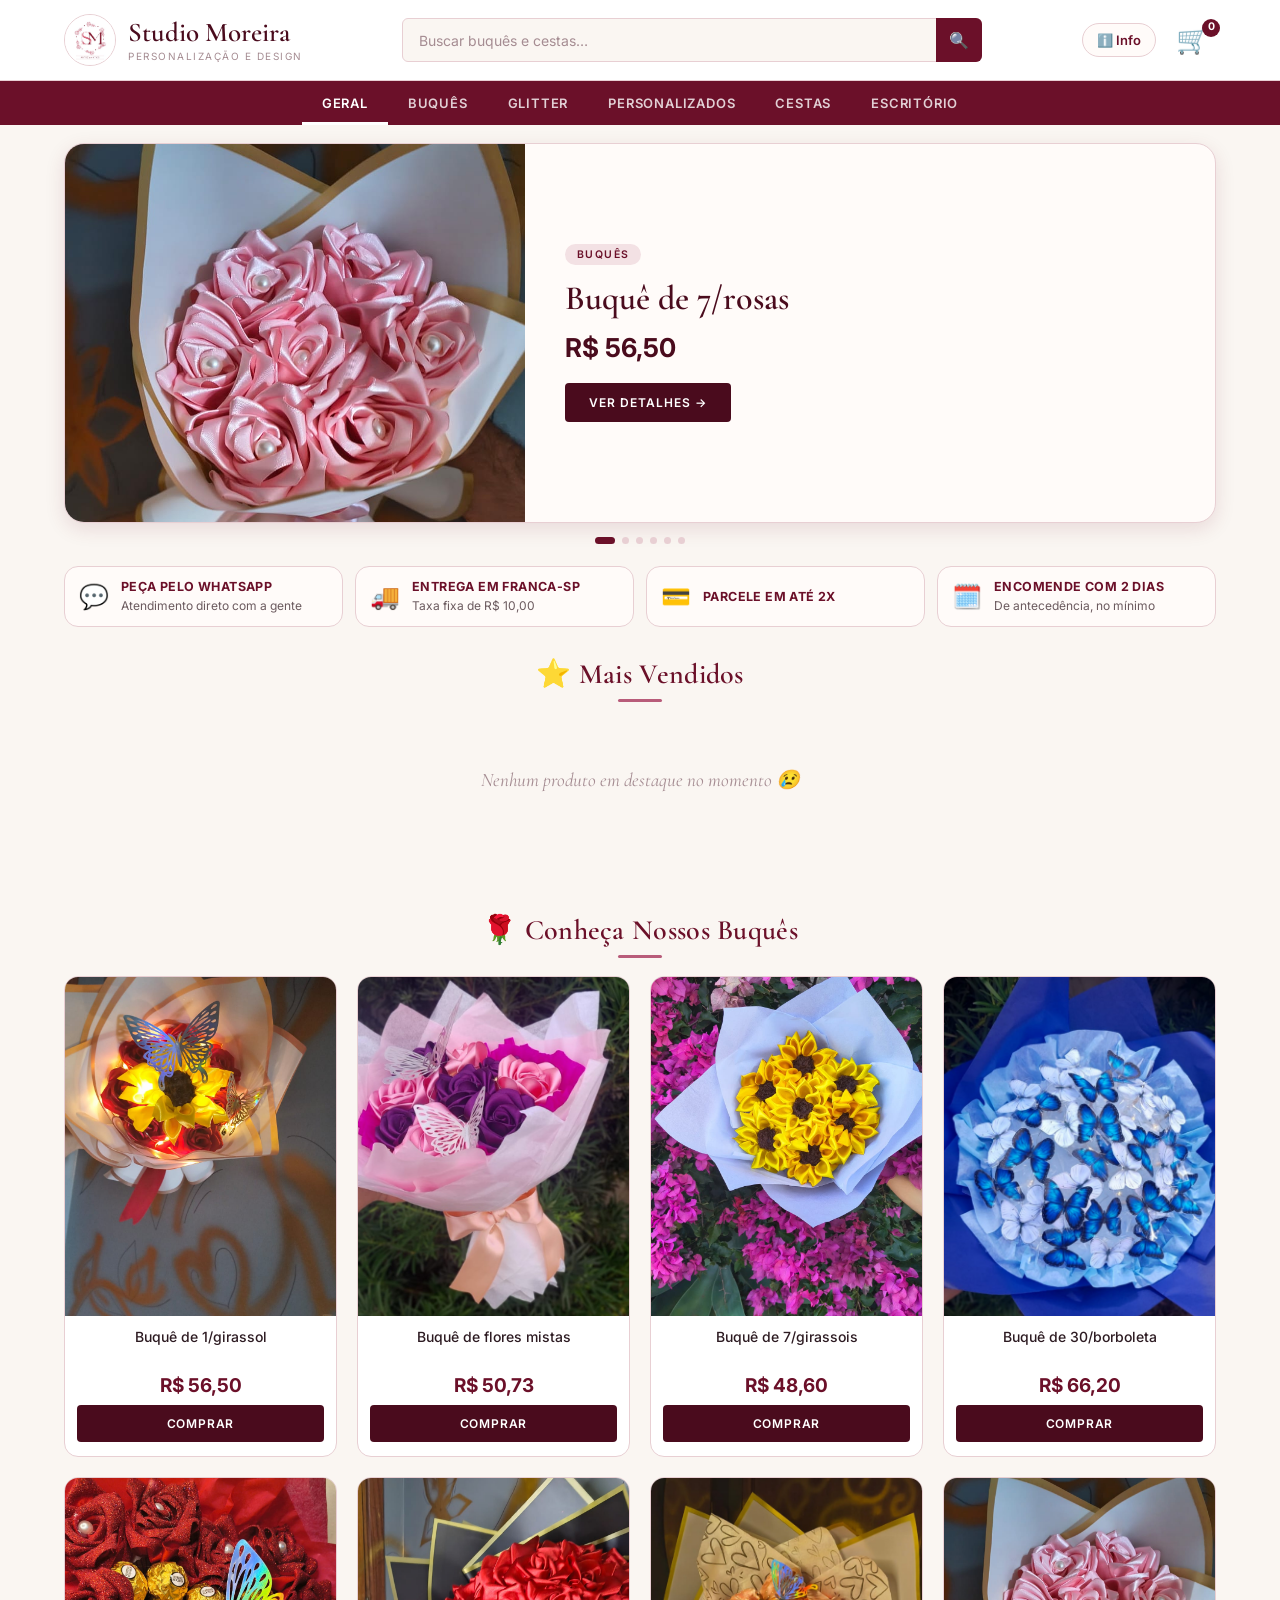
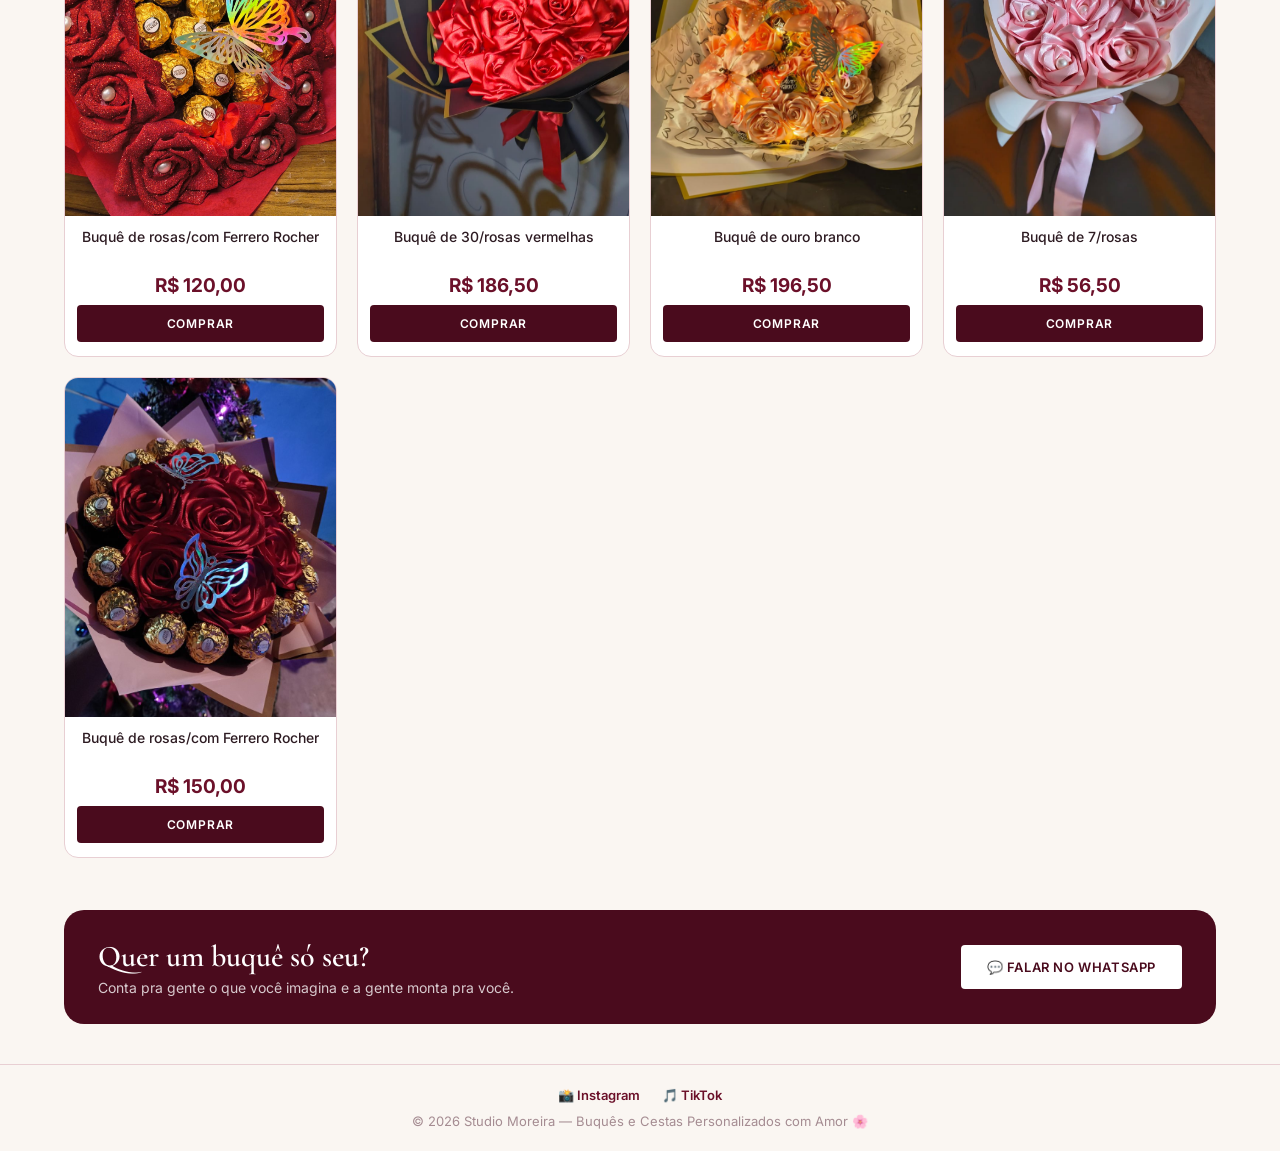
==== commit bd8f670d: "retirada de 10% de maquininha" ====
--- a/index.html
+++ b/index.html
@@ -127,7 +127,7 @@
       <section class="beneficios" aria-label="Como funciona">
         <div class="beneficio"><span class="beneficio-icone">💬</span><div><strong>Peça pelo WhatsApp</strong><span>Atendimento direto com a gente</span></div></div>
         <div class="beneficio"><span class="beneficio-icone">🚚</span><div><strong>Entrega em Franca-SP</strong><span>Taxa fixa de R$ 10,00</span></div></div>
-        <div class="beneficio"><span class="beneficio-icone">💳</span><div><strong>Parcele em até 2x</strong><span>Na maquininha (+10%)</span></div></div>
+        <div class="beneficio"><span class="beneficio-icone">💳</span><div><strong>Parcele em até 2x</strong></div></div>
         <div class="beneficio"><span class="beneficio-icone">🗓️</span><div><strong>Encomende com 2 dias</strong><span>De antecedência, no mínimo</span></div></div>
       </section>
 
